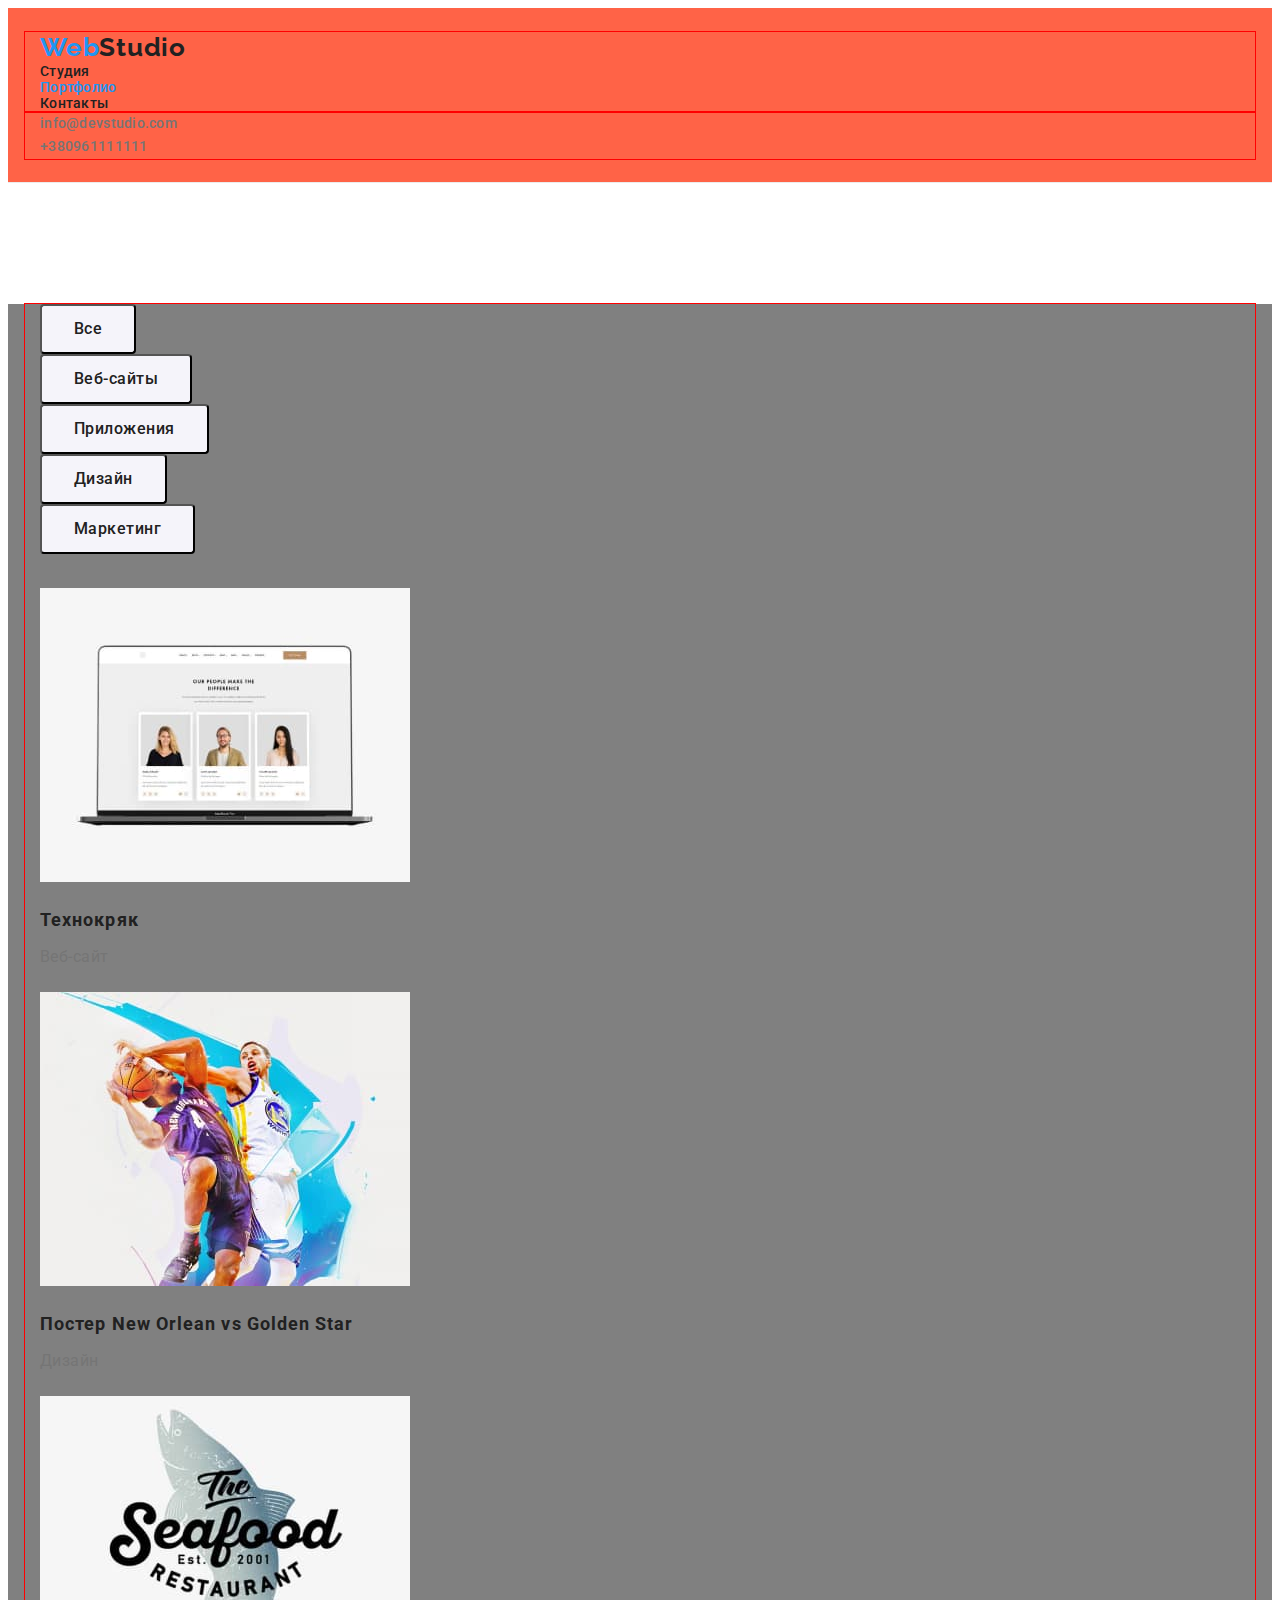
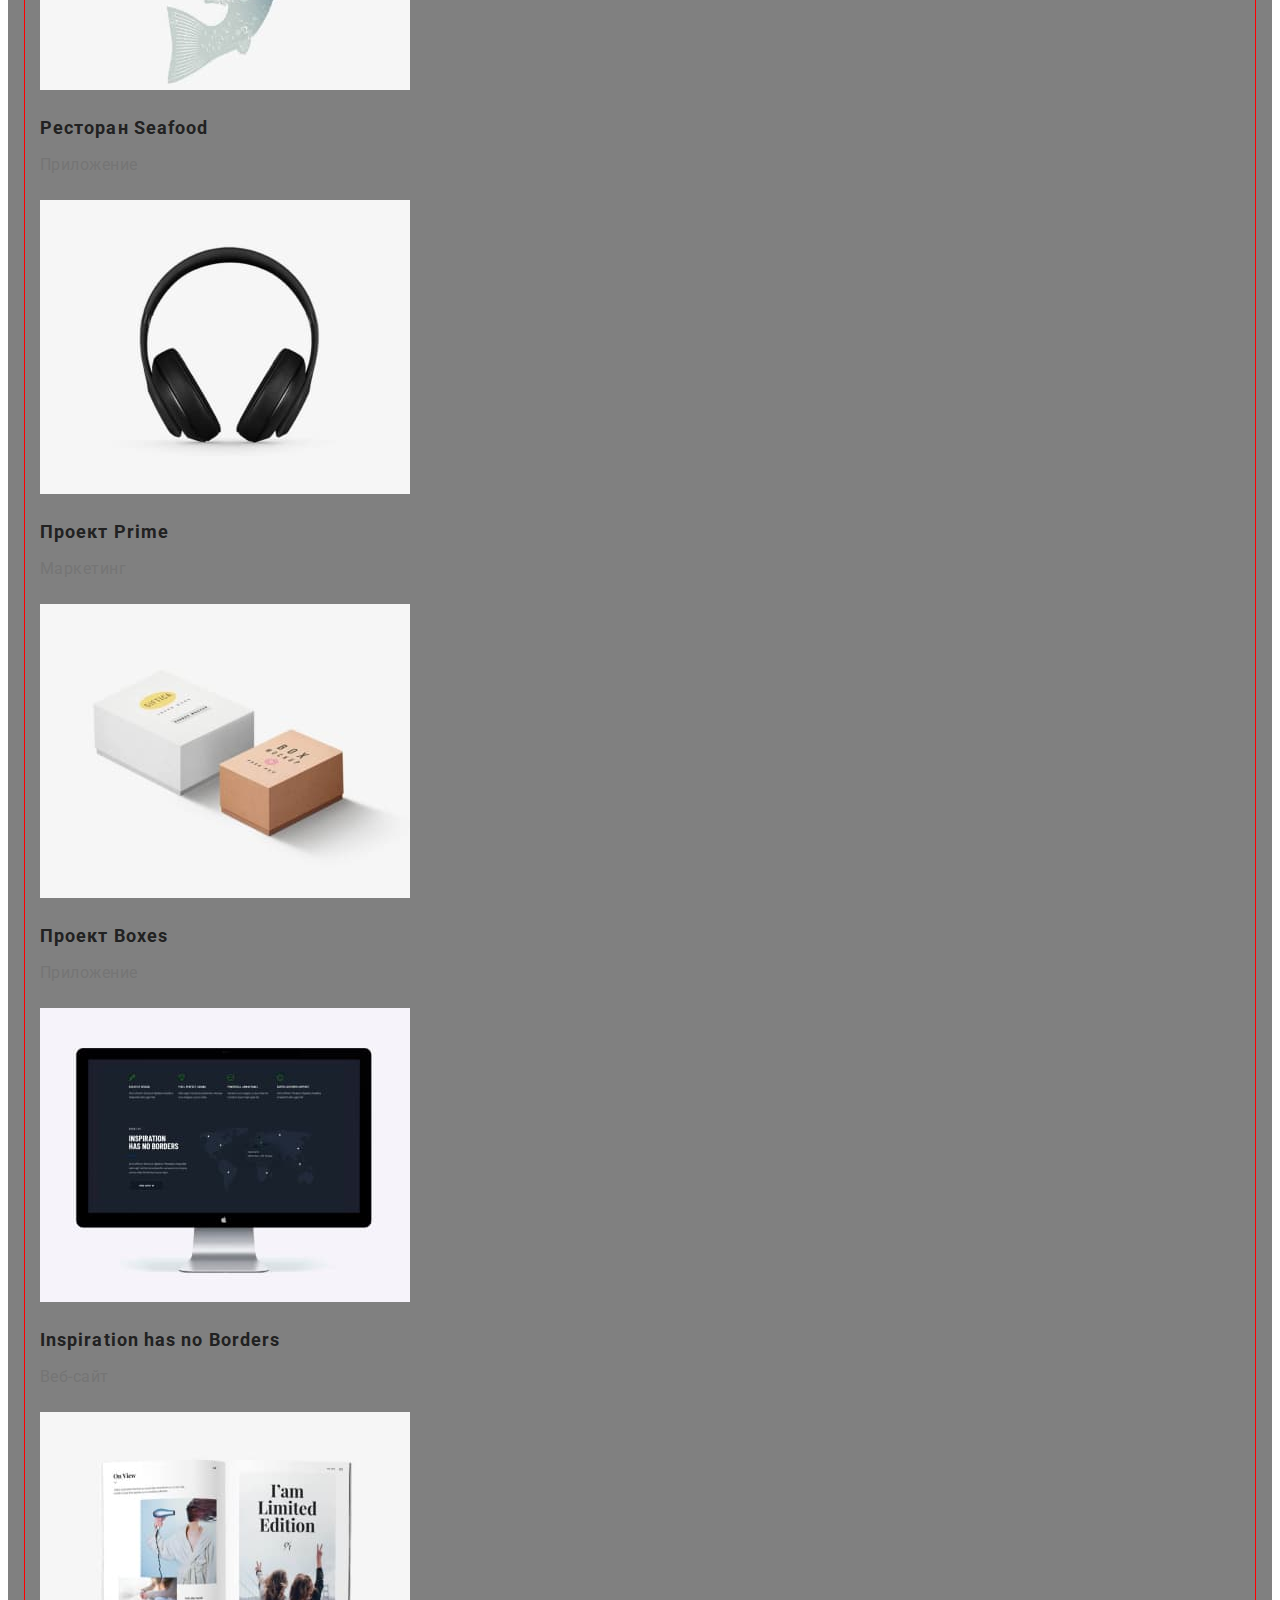
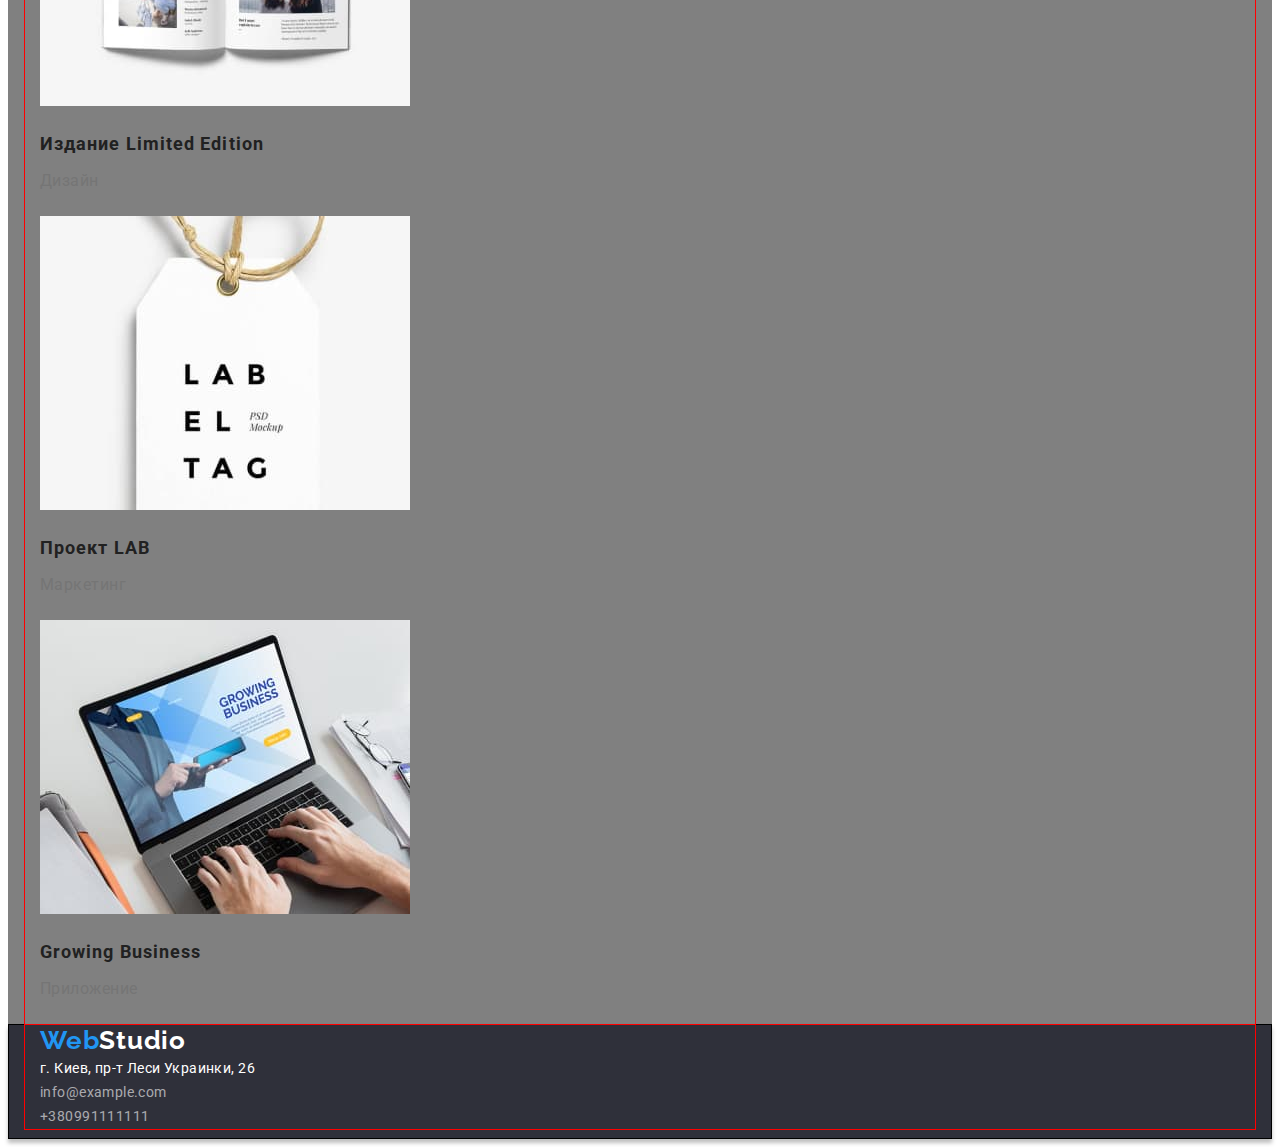
==== portfolio.html @ 7bd1ff9b "добавив марджіни і паддінги в портфоліо" ====
<!DOCTYPE html>
<html lang="en">
  <head>
    <meta charset="UTF-8" />
    <meta http-equiv="X-UA-Compatible" content="IE=edge" />
    <meta name="viewport" content="width=device-width, initial-scale=1.0" />
    <title>Document</title>
    <link rel="preconnect" href="https://fonts.googleapis.com" />
    <link rel="preconnect" href="https://fonts.gstatic.com" crossorigin />
    <link
      href="https://fonts.googleapis.com/css2?family=Raleway:wght@700&family=Roboto:wght@400;500;700;900&display=swap"
      rel="stylesheet"
    />
    <link
      rel="stylesheet"
      href="https://cdnjs.cloudflare.com/ajax/libs/modern-normalize/1.1.0/modern-normalize.min.css"
      integrity="sha512-wpPYUAdjBVSE4KJnH1VR1HeZfpl1ub8YT/NKx4PuQ5NmX2tKuGu6U/JRp5y+Y8XG2tV+wKQpNHVUX03MfMFn9Q=="
      crossorigin="anonymous"
      referrerpolicy="no-referrer"
    />
    <link rel="stylesheet" href="css/styles.css" />
  </head>
  <body>
    <header class="header hed-portfolio">
      <div class="container">
        <nav>
          <a href="" class="header-logo link"
            >Web<span class="studio">Studio</span>
          </a>
          <ul class="header-nav list">
            <li><a href="./index.html" class="st-link link">Студия</a></li>
            <li>
              <a href="./portfolio.html" class="pf-link current link"
                >Портфолио</a
              >
            </li>
            <li><a href="" class="kon-link link">Контакты</a></li>
          </ul>
        </nav>
      </div>
      <div class="container">
        <ul class="contact list">
          <li>
            <a href="mailto:info@devstudio.com" class="email link"
              >info@devstudio.com</a
            >
          </li>
          <li>
            <a href="tel:+380961111111" class="tel link">+380961111111</a>
          </li>
        </ul>
      </div>
    </header>
    <main>
      <section class="bgc-color-portfolio"> 
        <div class="container">
        <ul class="btn list">
          <li>
            <button type="button" class="btn-filter button-inline">Все</button>
          </li>
          <li>
            <button type="button" class="btn-filter button-inline">
              Веб-сайты
            </button>
          </li>
          <li>
            <button type="button" class="btn-filter button-inline">
              Приложения
            </button>
          </li>
          <li>
            <button type="button" class="btn-filter button-inline">
              Дизайн
            </button>
          </li>
          <li>
            <button type="button" class="btn-filter button-inline">
              Маркетинг
            </button>
          </li>
        </ul>
        <ul class="list">
          <li>
            <a href="" class="link">
              <img src="./img2/tehnokr.jpg" class="img-margin-p" alt="tehnokr" width="370" />
              <h2 class="name">Технокряк</h2>
              <p class="p">Веб-сайт</p></a
            >
          </li>
          <li>
            <a href="" class="link">
              <img
                src="./img2/new-orlean-vs-golden-star.jpg" class="img-margin-p"
                alt="new orlean"
                width="370"/>
              
              <h2 class="name">Постер New Orlean vs Golden Star</h2>
              <p class="p">Дизайн</p></a
            >
          </li>
          <li>
            <a href="" class="link">
              <img src="./img2/seafood.jpg" class="img-margin-p" alt="seafood" width="370" />
              <h2 class="name">Ресторан Seafood</h2>
              <p class="p">Приложение</p></a
            >
          </li>
          <li>
            <a href="" class="link">
              <img src="./img2/prime.jpg" class="img-margin-p" alt="prime" width="370" />
              <h2 class="name">Проект Prime</h2>
              <p class="p">Маркетинг</p></a
            >
          </li>
          <li>
            <a href="" class="link">
              <img src="./img2/boxes.jpg" class="img-margin-p" alt="boxes" width="370" />
              <h2 class="name">Проект Boxes</h2>
              <p class="p">Приложение</p></a
            >
          </li>
          <li>
            <a href="" class="link">
              <img
                src="./img2/inspiration-has-no-borders.jpg" class="img-margin-p"
                alt="inspiration"
                width="370"
              />
              <h2 class="name">Inspiration has no Borders</h2>
              <p class="p">Веб-сайт</p></a
            >
          </li>
          <li>
            <a href="" class="link">
              <img src="./img2/limited-edition.jpg" class="img-margin-p" alt="limited" width="370" />
              <h2 class="name">Издание Limited Edition</h2>
              <p class="p">Дизайн</p></a
            >
          </li>
          <li>
            <a href="" class="link">
              <img src="./img2/lab.jpg" class="img-margin-p" alt="lab" width="370" />
              <h2 class="name">Проект LAB</h2>
              <p class="p">Маркетинг</p></a
            >
          </li>
          <li>
            <a href="" class="link">
              <img
                src="./img2/growing-business.jpg" class="img-margin-p"
                alt="growing"
                width="370"
              />
              <h2 class="name">Growing Business</h2>
              <p class="p">Приложение</p></a
            >
          </li>
        </ul>
      </section>
    </div>
    </main>
    <footer class="footer">
      <div class="container">
      <a href="" class="footer-logo link"
        >Web<span class="studio-footer">Studio</span></a
      >
      <address class="address">
        г. Киев, пр-т Леси Украинки, 26
        <ul class="list">
          <li>
            <a href="mailto:info@example.com" class="email-footer link"
              >info@example.com</a
            >
          </li>
          <li>
            <a href="tel:+380991111111" class="tel-footer link"
              >+380991111111</a
            >
          </li>
        </ul>
      </address>
    </div>
    </footer>
  </body>
</html>
---- css/styles.css ----
:root {
  --primary-text-color: #757575; /*загальний текст*/
  --title-text-color: #212121; /*заголовки*/
  --acent-color: #2196f3; /*колір наведення*/
  --black-color: #000000; /*чорний*/
  --primary-bg-color: #ffffff; /*білий*/
  --footer-bgc-color: #2f303a; /*фон футера*/
  --btn-service-color: rgba(0, 0, 0, 0.25); /*кнопка заказать услугу*/
  --our-team-bgc-color: #f5f4fa; /*колір фону нашої команди*/
  --bgc--hoverfocus-btnservice-color: #188ce8; /*ховер,фокус кнопки заказать услугу*/
}
p,
h1,
h2,
h3,
h4,
h5,
h6 {
  margin: 0;
}
ul,
ol {
  padding-left: 0;
  margin: 0;
}
button {
  cursor: pointer;
}
img {
  display: block;
}
.container {
  width: 1200px;
  padding-left: 15px;
  padding-right: 15px;
  margin: 0 auto;
  outline: 1px solid red;
}

body {
  background-color: var(--primary-bg-color);
  color: var(--primary-text-color);
  font-family: "Roboto", Tahoma, sans-serif;
  font-size: 14px;
  line-height: 1.7;
  letter-spacing: 0.03em;
}

.link {
  text-decoration: none;
}
.list {
  list-style: none;
}
.section {
  padding-top: 94px;
  padding-bottom: 94px;
}
.button-inline {
  display: inline-block;
  border-radius: 4px;
  padding: 10px 32px;
  min-width: 73px;
}

/* --------------------------------------------HEADER */
.header {
  padding-top: 24px;
  padding-bottom: 23px;
  border-bottom: 1px solid #ececec;
  background-color: tomato; /*тимчасово*/
}
.header-logo {
  color: var(--acent-color);
  font-family: "Raleway";
  font-weight: 700;
  font-size: 26px;
  line-height: 1.19;
  letter-spacing: 0.03em;
}
.studio {
  color: var(--title-text-color);
}

.header-nav {
  font-weight: 500;
  font-size: 14px;
  line-height: 1.14;
  letter-spacing: 0.02em;
  color: var(--title-text-color);
}
.st-link,
.pf-link,
.kon-link {
  color: var(--title-text-color);
}

.st-link:hover,
.st-link:focus {
  color: var(--acent-color);
}
.pf-link:hover,
.pf-link:focus {
  color: var(--acent-color);
}
.kon-link:hover,
.kon-link:focus {
  color: var(--acent-color);
}
.header-nav .link.current {
  color: var(--acent-color);
}

.email {
  font-weight: 500;
  font-size: 14px;
  line-height: 1.14;
  letter-spacing: 0.02em;
  color: var(--primary-text-color);
}

.email:hover,
.email:focus {
  color: var(--acent-color);
}
.tel {
  font-weight: 500;
  font-size: 14px;
  line-height: 1.14;
  letter-spacing: 0.02em;
  color: var(--primary-text-color);
}
.tel:hover,
.tel:focus {
  color: var(--acent-color);
}

.button {
  background-color: var(--primary-bg-color);
}

/* --------------------------------------------------BUTTON */

.btn-filter {
  font-family: "Roboto";
  font-weight: 500;
  font-size: 16px;
  line-height: 1.62;
  letter-spacing: 0.03em;
  color: var(--title-text-color);
  background-color: var(--our-team-bgc-color);
  cursor: pointer;
}

.btn-filter:hover,
.btn-filter:focus {
  background-color: var(--acent-color);
  color: var(--primary-bg-color);
}
.btn {
  margin-bottom: 34px;
}

/* -------------------------------------------------------------ПОРТФОЛИО */
.hed-portfolio {
  margin-bottom: 121px;
}

.bcg-our-team {
  background-color: var(--our-team-bgc-color);
}
.name {
  font-weight: 700;
  font-size: 18px;
  line-height: 2;
  letter-spacing: 0.06em;
  color: var(--title-text-color);
  margin-bottom: 4px;
}
.p {
  font-size: 16px;
  line-height: 1.88;
  letter-spacing: 0.03em;
  color: var(--primary-text-color);
  padding-bottom: 20px;
}
.img-margin-p {
  margin-bottom: 20px;
}
.bgc-color-portfolio {
  background-color: gray; /*тимчасово*/
}

/* --------------СТУДИЯ-------------------------------------------------------------------------------------------------СТУДИЯ---------------------------------------- */
.business {
  background-color: var(--footer-bgc-color);
  padding-bottom: 200px;
  text-align: center;
}
.business {
  background-color: teal; /*тимчасово*/
  padding-top: 200px;
}
.work {
  background-color: rebeccapurple; /*тимчасово*/
}
.our-work {
  background-color: red; /*тимчасово*/
}
.bcg-our-team {
  background-color: gray; /*тимчасово*/
}

.business-text {
  font-weight: 900;
  font-size: 44px;
  line-height: 1.36;
  letter-spacing: 0.06em;
  text-transform: uppercase;
  color: var(--primary-bg-color);
  text-align: center;
  margin-bottom: 30px;
  width: 696px;
  margin-left: auto;
  margin-right: auto;
}

.btn-service {
  font-family: inherit;
  font-weight: 700;
  font-size: 16px;
  line-height: 1.88;
  border: 0px;
  letter-spacing: 0.06em;
  background-color: var(--acent-color);
  color: var(--primary-bg-color);
  cursor: pointer;
  min-width: 200px;
}
.btn-service:hover,
.btn-service:focus {
  background-color: var(--bgc--hoverfocus-btnservice-color);
}

.list-text {
  font-size: 14px;
  line-height: 1.14;
  letter-spacing: 0.03em;
  text-transform: uppercase;
  color: var(--title-text-color);
  margin-bottom: 10px;
}
.description-text {
  font-size: 14px;
  line-height: 1.71;
  letter-spacing: 0.03em;
  color: var(--primary-text-color);
}
.about-us {
  font-weight: 700;
  font-size: 36px;
  line-height: 1.16;
  text-align: center;
  letter-spacing: 0.03em;
  color: var(--title-text-color);
  margin-bottom: 50px;
}
.img-margin {
  margin-bottom: 30px;
}
.our-team {
  font-weight: 700;
  font-size: 36px;
  line-height: 1.16;
  text-align: center;
  letter-spacing: 0.03em;
  color: var(--title-text-color);
  margin-bottom: 50px;
}

.our-team-name {
  font-weight: 500;
  font-size: 16px;
  line-height: 1.18;
  letter-spacing: 0.03em;
  color: var(--title-text-color);
  margin-bottom: 10px;
}
.profession-text {
  font-size: 16px;
  line-height: 1.18;
  letter-spacing: 0.03em;
  color: var(--primary-text-color);
}

/* --------------------------------footer------------------- */
.studio-footer {
  color: var(--primary-bg-color);
}
.footer-logo {
  color: var(--acent-color);
  font-family: "Raleway";
  font-weight: 700;
  font-size: 26px;
  line-height: 1.19;
  letter-spacing: 0.03em;
  margin-bottom: 20px;
}

.address {
  font-family: "Roboto";
  font-style: normal;
  font-weight: 400;
  font-size: 14px;
  line-height: 1.71;
  letter-spacing: 0.03em;
  color: var(--primary-bg-color);
  margin-bottom: 9px;
}
.studio-footer {
  color: var(--primary-bg-color);
}
.address {
  font-size: 14px;
  line-height: 1.71;
  letter-spacing: 0.03em;
  color: var(--primary-bg-color);
}
.footer {
  background-color: var(--footer-bgc-color);
  border: 1px solid #000000;
  box-sizing: border-box;
  box-shadow: 0px 4px 4px rgba(0, 0, 0, 0.25);
}
.email-footer,
.tel-footer {
  font-family: "Roboto";
  font-size: 14px;
  line-height: 1.71;
  letter-spacing: 0.03em;
  color: rgba(255, 255, 255, 0.6);
}
.email-footer {
  margin-bottom: 9px;
}
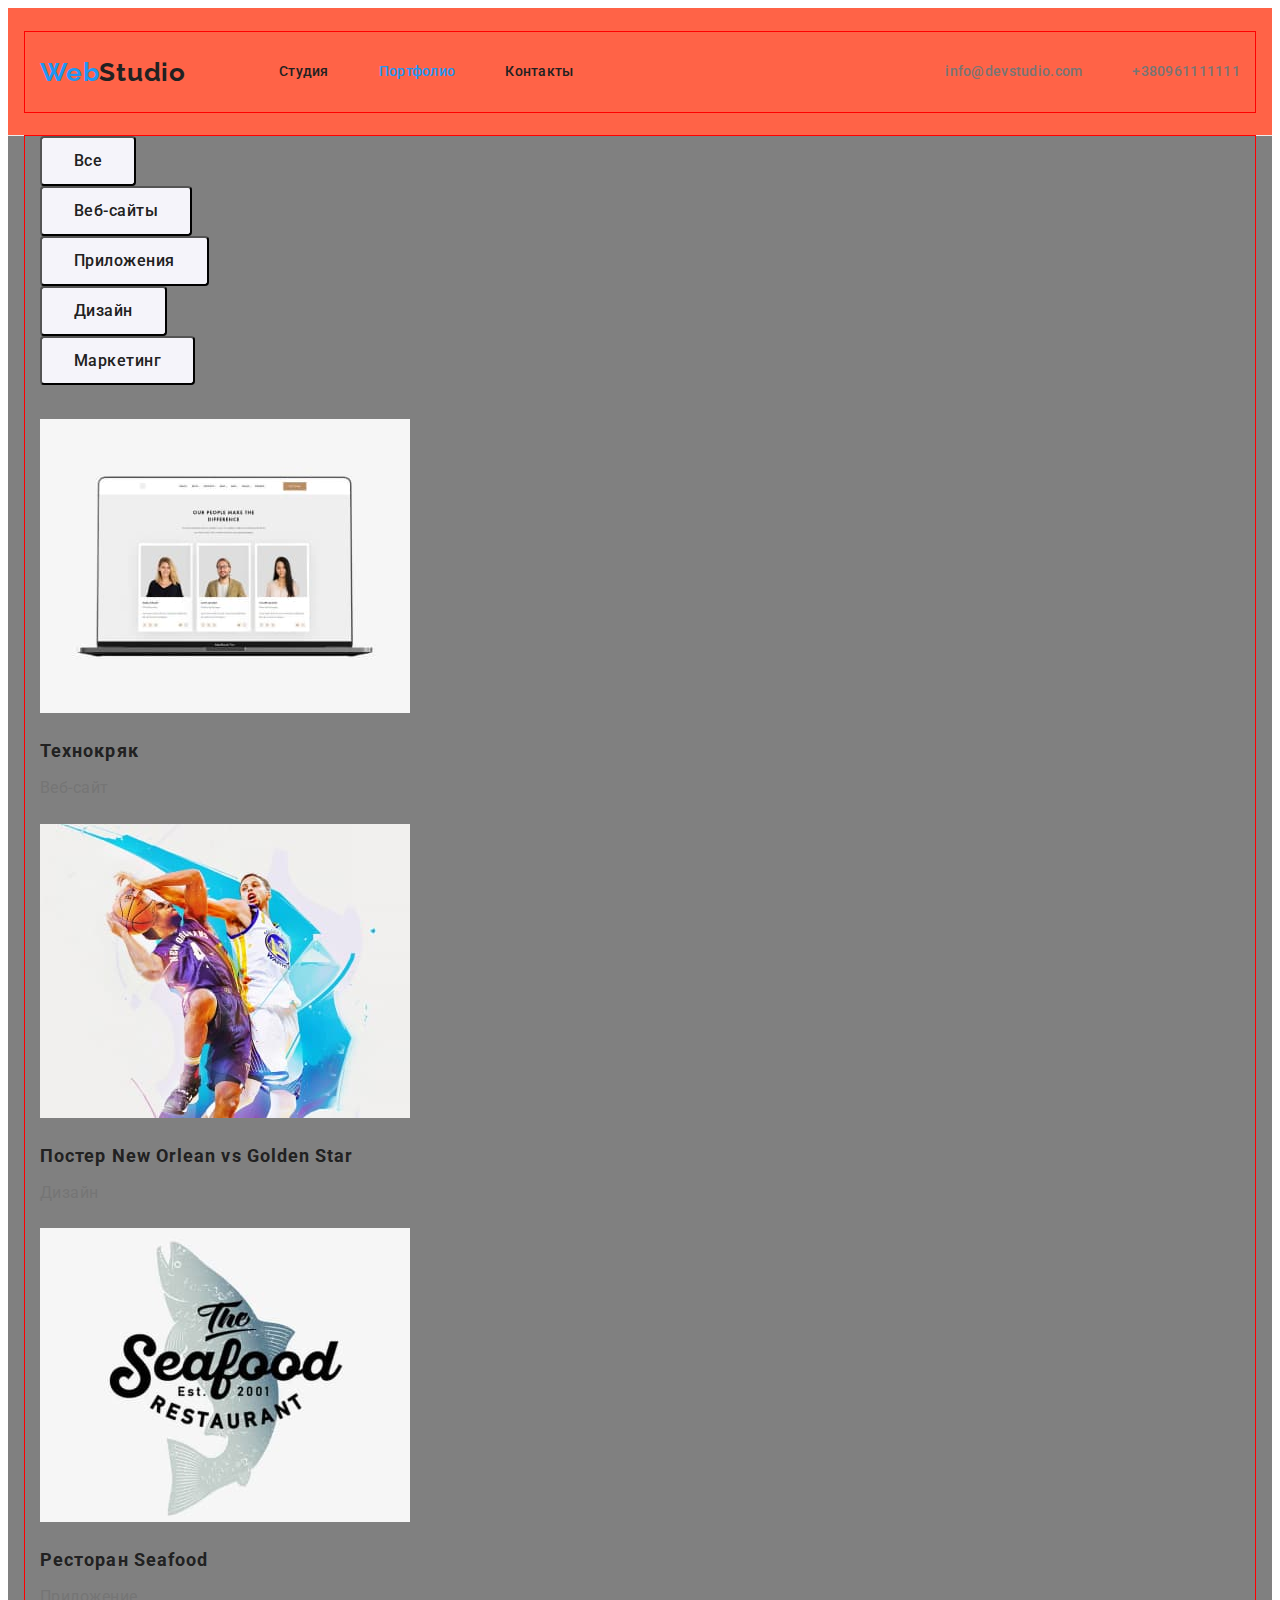
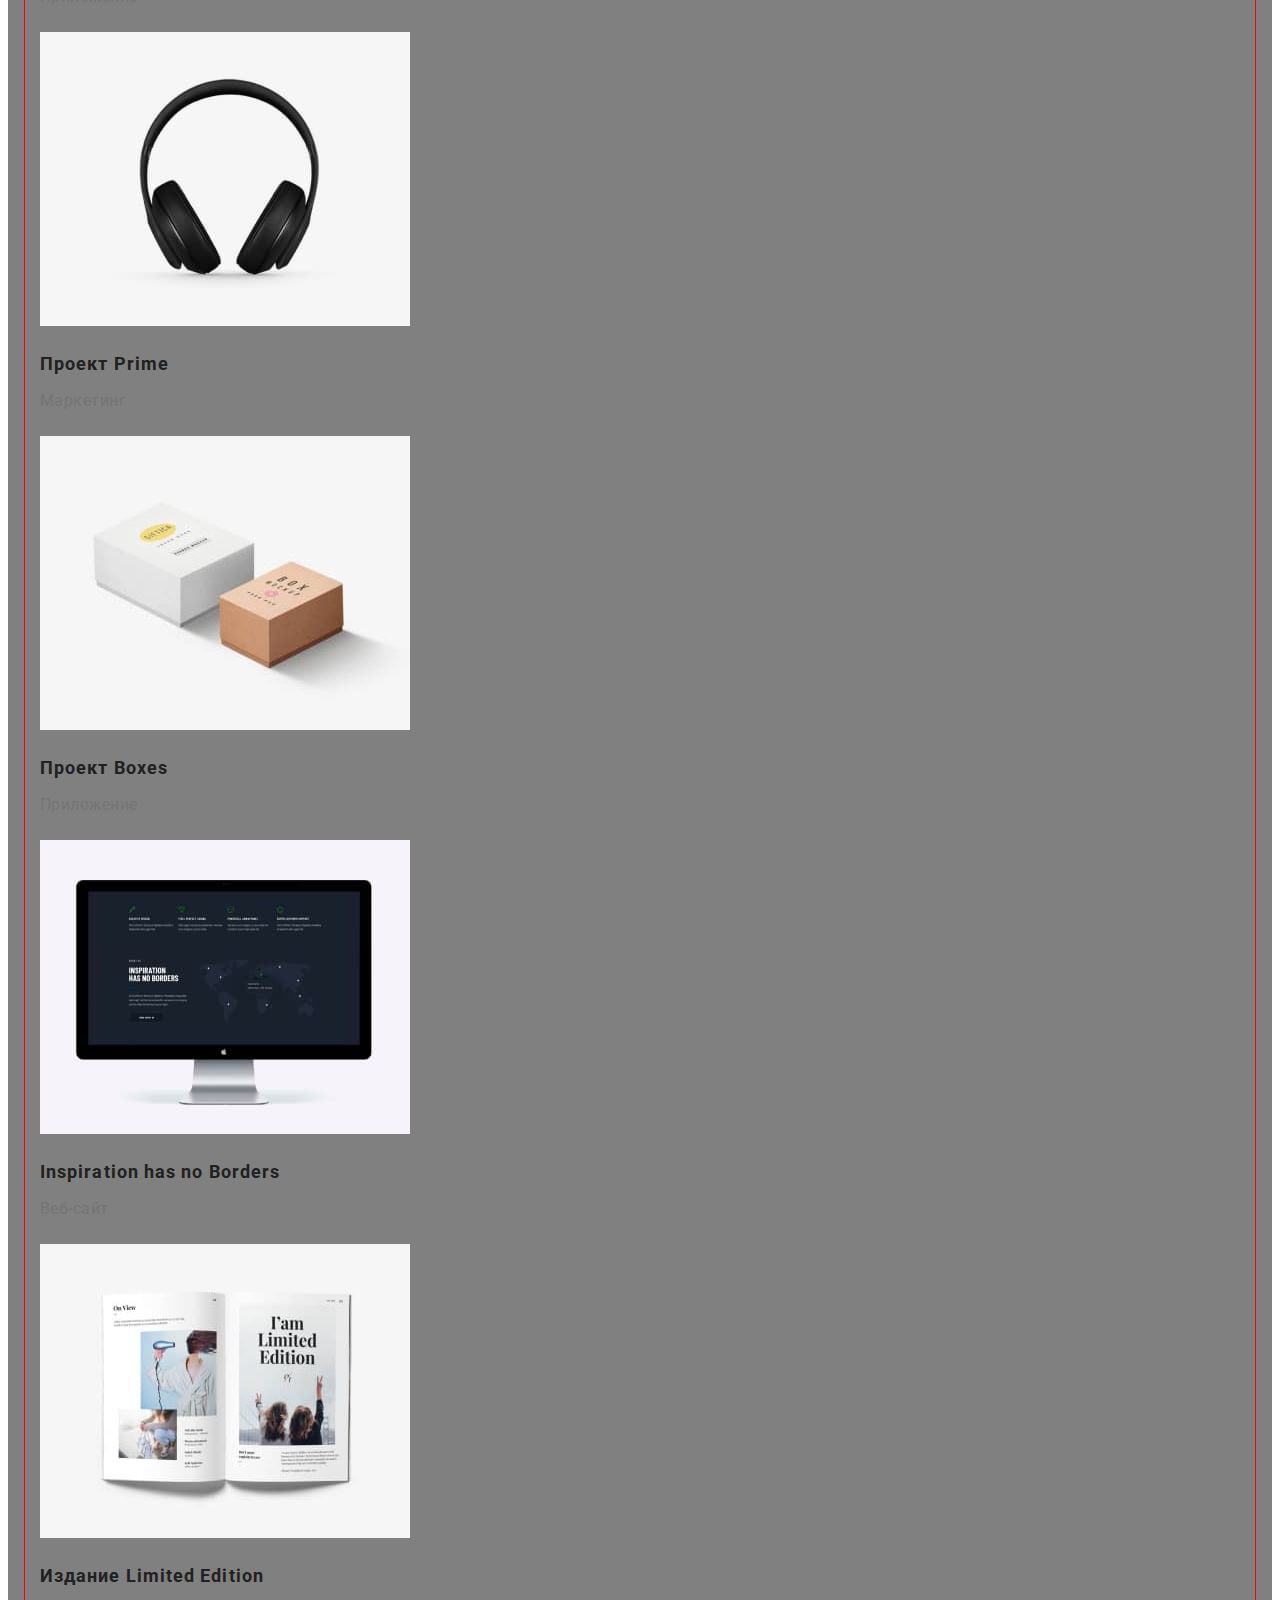
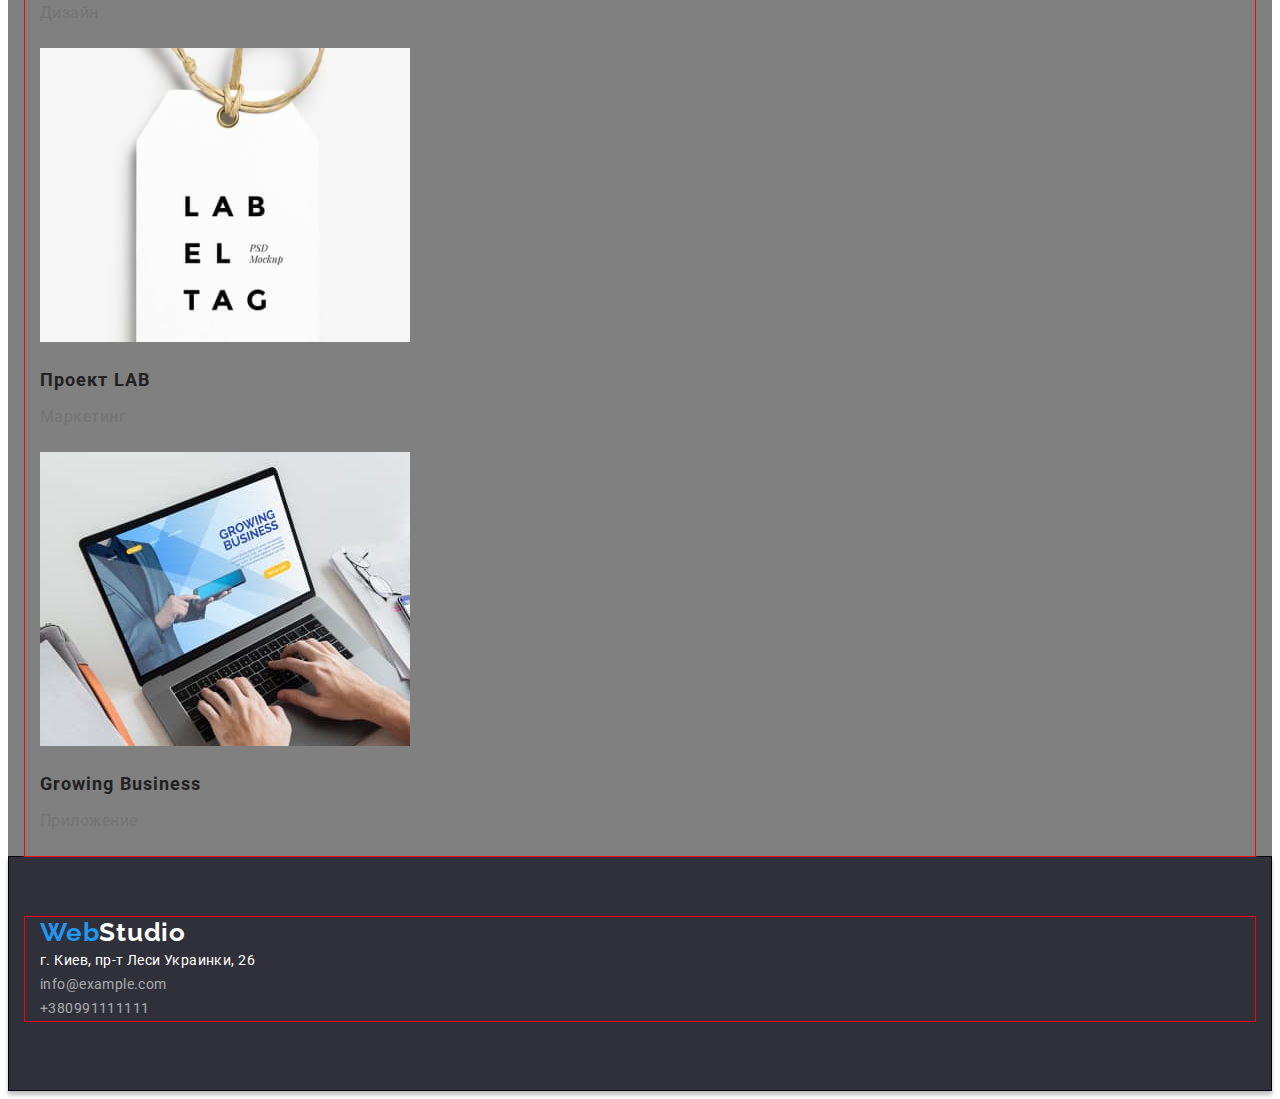
==== commit 124ec9d1: "оформив хедер+лого" ====
--- a/portfolio.html
+++ b/portfolio.html
@@ -23,34 +23,33 @@
   <body>
     <header class="header hed-portfolio">
       <div class="container">
-        <nav>
+        <nav class="main-nav">
           <a href="" class="header-logo link"
             >Web<span class="studio">Studio</span>
           </a>
           <ul class="header-nav list">
-            <li><a href="./index.html" class="st-link link">Студия</a></li>
-            <li>
+            <li class="item"><a href="./index.html" class="st-link link">Студия</a></li>
+            <li class="item">
               <a href="./portfolio.html" class="pf-link current link"
                 >Портфолио</a
               >
             </li>
-            <li><a href="" class="kon-link link">Контакты</a></li>
+            <li class="item"><a href="" class="kon-link link">Контакты</a></li>
           </ul>
-        </nav>
-      </div>
-      <div class="container">
-        <ul class="contact list">
-          <li>
-            <a href="mailto:info@devstudio.com" class="email link"
-              >info@devstudio.com</a
-            >
-          </li>
-          <li>
-            <a href="tel:+380961111111" class="tel link">+380961111111</a>
-          </li>
-        </ul>
-      </div>
-    </header>
+          <ul class="contact list">
+            <li class="item">
+              <a href="mailto:info@devstudio.com" class="email link"
+                >info@devstudio.com</a
+              >
+            </li>
+            <li class="item">
+              <a href="tel:+380961111111" class="tel link">+380961111111</a>
+            </li>
+          </ul>
+            </nav>
+          </div>
+      
+         </header>
     <main>
       <section class="bgc-color-portfolio"> 
         <div class="container">
--- a/css/styles.css
+++ b/css/styles.css
@@ -68,31 +68,52 @@
   padding-top: 24px;
   padding-bottom: 23px;
   border-bottom: 1px solid #ececec;
+
   background-color: tomato; /*тимчасово*/
 }
 .header-logo {
-  color: var(--acent-color);
   font-family: "Raleway";
   font-weight: 700;
   font-size: 26px;
   line-height: 1.19;
   letter-spacing: 0.03em;
+
+  color: var(--acent-color);
 }
 .studio {
   color: var(--title-text-color);
 }
 
 .header-nav {
+  display: flex;
+  margin-left: 93px;
+
   font-weight: 500;
   font-size: 14px;
   line-height: 1.14;
   letter-spacing: 0.02em;
-  color: var(--title-text-color);
-}
+
+  color: var(--title-text-color);
+}
+.header-nav .item {
+  padding-top: 32px;
+  padding-bottom: 32px;
+  align-items: center;
+}
+.header-nav .item + .item {
+  margin-left: 50px;
+}
+.main-nav  {
+display: flex;
+align-items: center;
+}
+
 .st-link,
 .pf-link,
 .kon-link {
-  color: var(--title-text-color);
+  
+ color: var(--title-text-color);
+ 
 }
 
 .st-link:hover,
@@ -110,12 +131,20 @@
 .header-nav .link.current {
   color: var(--acent-color);
 }
+.contact  {
+  display: flex;
+  margin-left: auto;
+}
+.contact .item+.item {
+  margin-left: 50px;
+}
 
 .email {
   font-weight: 500;
   font-size: 14px;
   line-height: 1.14;
   letter-spacing: 0.02em;
+
   color: var(--primary-text-color);
 }
 
@@ -128,6 +157,7 @@
   font-size: 14px;
   line-height: 1.14;
   letter-spacing: 0.02em;
+
   color: var(--primary-text-color);
 }
 .tel:hover,
@@ -147,9 +177,10 @@
   font-size: 16px;
   line-height: 1.62;
   letter-spacing: 0.03em;
+  cursor: pointer;
+
   color: var(--title-text-color);
   background-color: var(--our-team-bgc-color);
-  cursor: pointer;
 }
 
 .btn-filter:hover,
@@ -162,27 +193,28 @@
 }
 
 /* -------------------------------------------------------------ПОРТФОЛИО */
-.hed-portfolio {
-  margin-bottom: 121px;
-}
 
 .bcg-our-team {
   background-color: var(--our-team-bgc-color);
 }
 .name {
+  margin-bottom: 4px;
+
   font-weight: 700;
   font-size: 18px;
   line-height: 2;
   letter-spacing: 0.06em;
-  color: var(--title-text-color);
-  margin-bottom: 4px;
+
+  color: var(--title-text-color);
 }
 .p {
+  padding-bottom: 20px;
+
   font-size: 16px;
   line-height: 1.88;
   letter-spacing: 0.03em;
-  color: var(--primary-text-color);
-  padding-bottom: 20px;
+
+  color: var(--primary-text-color);
 }
 .img-margin-p {
   margin-bottom: 20px;
@@ -193,9 +225,10 @@
 
 /* --------------СТУДИЯ-------------------------------------------------------------------------------------------------СТУДИЯ---------------------------------------- */
 .business {
-  background-color: var(--footer-bgc-color);
   padding-bottom: 200px;
   text-align: center;
+
+  background-color: var(--footer-bgc-color);
 }
 .business {
   background-color: teal; /*тимчасово*/
@@ -212,17 +245,19 @@
 }
 
 .business-text {
+  margin-bottom: 30px;
+  margin-left: auto;
+  margin-right: auto;
+
+  width: 696px;
   font-weight: 900;
   font-size: 44px;
   line-height: 1.36;
   letter-spacing: 0.06em;
   text-transform: uppercase;
-  color: var(--primary-bg-color);
   text-align: center;
-  margin-bottom: 30px;
-  width: 696px;
-  margin-left: auto;
-  margin-right: auto;
+
+  color: var(--primary-bg-color);
 }
 
 .btn-service {
@@ -232,10 +267,11 @@
   line-height: 1.88;
   border: 0px;
   letter-spacing: 0.06em;
-  background-color: var(--acent-color);
-  color: var(--primary-bg-color);
   cursor: pointer;
   min-width: 200px;
+
+  background-color: var(--acent-color);
+  color: var(--primary-bg-color);
 }
 .btn-service:hover,
 .btn-service:focus {
@@ -243,53 +279,63 @@
 }
 
 .list-text {
+  margin-bottom: 10px;
+
   font-size: 14px;
   line-height: 1.14;
   letter-spacing: 0.03em;
   text-transform: uppercase;
-  color: var(--title-text-color);
-  margin-bottom: 10px;
+
+  color: var(--title-text-color);
 }
 .description-text {
   font-size: 14px;
   line-height: 1.71;
   letter-spacing: 0.03em;
+
   color: var(--primary-text-color);
 }
 .about-us {
+  margin-bottom: 50px;
+
   font-weight: 700;
   font-size: 36px;
   line-height: 1.16;
   text-align: center;
   letter-spacing: 0.03em;
-  color: var(--title-text-color);
-  margin-bottom: 50px;
+
+  color: var(--title-text-color);
 }
 .img-margin {
   margin-bottom: 30px;
 }
 .our-team {
+  margin-bottom: 50px;
+
   font-weight: 700;
   font-size: 36px;
   line-height: 1.16;
   text-align: center;
   letter-spacing: 0.03em;
-  color: var(--title-text-color);
-  margin-bottom: 50px;
+
+  color: var(--title-text-color);
 }
 
 .our-team-name {
+  margin-bottom: 10px;
+
   font-weight: 500;
   font-size: 16px;
   line-height: 1.18;
   letter-spacing: 0.03em;
-  color: var(--title-text-color);
-  margin-bottom: 10px;
+
+  color: var(--title-text-color);
 }
 .profession-text {
   font-size: 16px;
   line-height: 1.18;
   letter-spacing: 0.03em;
+
   color: var(--primary-text-color);
 }
 
@@ -298,24 +344,28 @@
   color: var(--primary-bg-color);
 }
 .footer-logo {
-  color: var(--acent-color);
+  margin-bottom: 20px;
+
   font-family: "Raleway";
   font-weight: 700;
   font-size: 26px;
   line-height: 1.19;
   letter-spacing: 0.03em;
-  margin-bottom: 20px;
+
+  color: var(--acent-color);
 }
 
 .address {
+  margin-bottom: 9px;
+
   font-family: "Roboto";
   font-style: normal;
   font-weight: 400;
   font-size: 14px;
   line-height: 1.71;
   letter-spacing: 0.03em;
-  color: var(--primary-bg-color);
-  margin-bottom: 9px;
+
+  color: var(--primary-bg-color);
 }
 .studio-footer {
   color: var(--primary-bg-color);
@@ -324,20 +374,27 @@
   font-size: 14px;
   line-height: 1.71;
   letter-spacing: 0.03em;
+
   color: var(--primary-bg-color);
 }
 .footer {
-  background-color: var(--footer-bgc-color);
+  padding-top: 60px;
+  padding-bottom: 60px;
+
   border: 1px solid #000000;
   box-sizing: border-box;
   box-shadow: 0px 4px 4px rgba(0, 0, 0, 0.25);
-}
+
+  background-color: var(--footer-bgc-color);
+}
+
 .email-footer,
 .tel-footer {
   font-family: "Roboto";
   font-size: 14px;
   line-height: 1.71;
   letter-spacing: 0.03em;
+
   color: rgba(255, 255, 255, 0.6);
 }
 .email-footer {
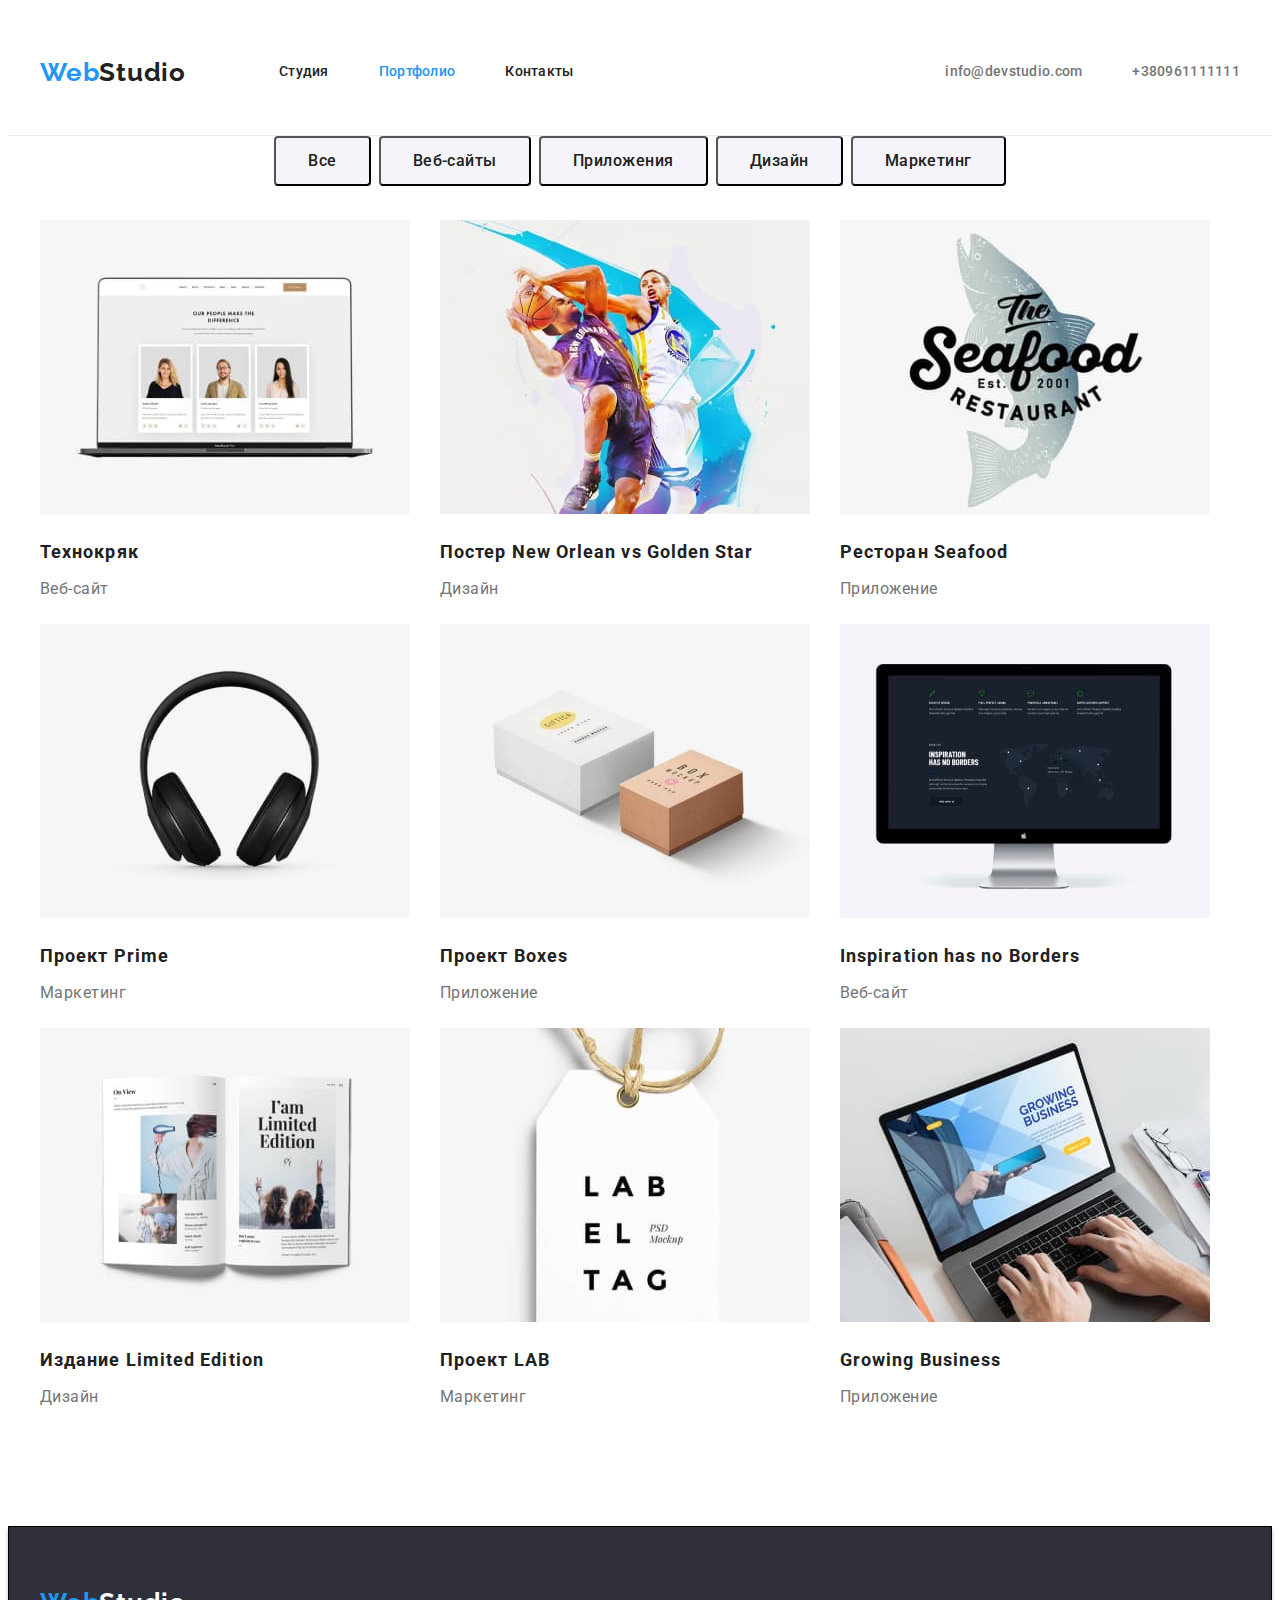
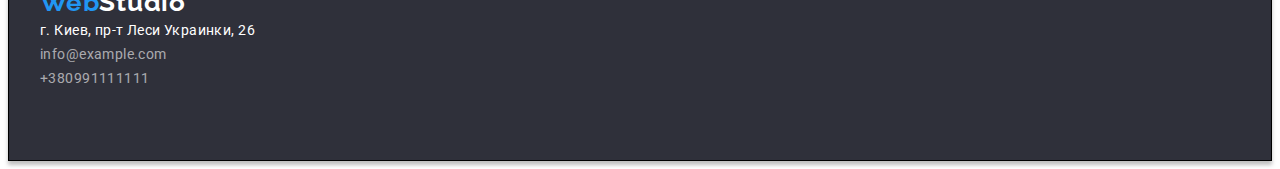
==== commit 6f41297d: "попередньо зробив студіо+портфоліо" ====
--- a/portfolio.html
+++ b/portfolio.html
@@ -50,43 +50,44 @@
           </div>
       
          </header>
+
     <main>
-      <section class="bgc-color-portfolio"> 
+      <section class="button-section"> 
         <div class="container">
         <ul class="btn list">
-          <li>
+          <li class="btn-li">
             <button type="button" class="btn-filter button-inline">Все</button>
           </li>
-          <li>
+          <li class="btn-li">
             <button type="button" class="btn-filter button-inline">
               Веб-сайты
             </button>
           </li>
-          <li>
+          <li class="btn-li">
             <button type="button" class="btn-filter button-inline">
               Приложения
             </button>
           </li>
-          <li>
+          <li class="btn-li">
             <button type="button" class="btn-filter button-inline">
               Дизайн
             </button>
           </li>
-          <li>
+          <li class="btn-li">
             <button type="button" class="btn-filter button-inline">
               Маркетинг
             </button>
           </li>
         </ul>
-        <ul class="list">
-          <li>
+        <ul class="portfolio list">
+          <li class="items">
             <a href="" class="link">
               <img src="./img2/tehnokr.jpg" class="img-margin-p" alt="tehnokr" width="370" />
               <h2 class="name">Технокряк</h2>
               <p class="p">Веб-сайт</p></a
             >
           </li>
-          <li>
+          <li class="items">
             <a href="" class="link">
               <img
                 src="./img2/new-orlean-vs-golden-star.jpg" class="img-margin-p"
@@ -97,28 +98,28 @@
               <p class="p">Дизайн</p></a
             >
           </li>
-          <li>
+          <li class="items">
             <a href="" class="link">
               <img src="./img2/seafood.jpg" class="img-margin-p" alt="seafood" width="370" />
               <h2 class="name">Ресторан Seafood</h2>
               <p class="p">Приложение</p></a
             >
           </li>
-          <li>
+          <li class="items">
             <a href="" class="link">
               <img src="./img2/prime.jpg" class="img-margin-p" alt="prime" width="370" />
               <h2 class="name">Проект Prime</h2>
               <p class="p">Маркетинг</p></a
             >
           </li>
-          <li>
+          <li class="items">
             <a href="" class="link">
               <img src="./img2/boxes.jpg" class="img-margin-p" alt="boxes" width="370" />
               <h2 class="name">Проект Boxes</h2>
               <p class="p">Приложение</p></a
             >
           </li>
-          <li>
+          <li class="items">
             <a href="" class="link">
               <img
                 src="./img2/inspiration-has-no-borders.jpg" class="img-margin-p"
@@ -129,21 +130,21 @@
               <p class="p">Веб-сайт</p></a
             >
           </li>
-          <li>
+          <li class="items">
             <a href="" class="link">
               <img src="./img2/limited-edition.jpg" class="img-margin-p" alt="limited" width="370" />
               <h2 class="name">Издание Limited Edition</h2>
               <p class="p">Дизайн</p></a
             >
           </li>
-          <li>
+          <li class="items">
             <a href="" class="link">
               <img src="./img2/lab.jpg" class="img-margin-p" alt="lab" width="370" />
               <h2 class="name">Проект LAB</h2>
               <p class="p">Маркетинг</p></a
             >
           </li>
-          <li>
+          <li class="items">
             <a href="" class="link">
               <img
                 src="./img2/growing-business.jpg" class="img-margin-p"
@@ -158,6 +159,7 @@
       </section>
     </div>
     </main>
+
     <footer class="footer">
       <div class="container">
       <a href="" class="footer-logo link"
--- a/css/styles.css
+++ b/css/styles.css
@@ -34,7 +34,7 @@
   padding-left: 15px;
   padding-right: 15px;
   margin: 0 auto;
-  outline: 1px solid red;
+  /* outline: 1px solid red; */
 }
 
 body {
@@ -60,7 +60,7 @@
   display: inline-block;
   border-radius: 4px;
   padding: 10px 32px;
-  min-width: 73px;
+
 }
 
 /* --------------------------------------------HEADER */
@@ -69,7 +69,7 @@
   padding-bottom: 23px;
   border-bottom: 1px solid #ececec;
 
-  background-color: tomato; /*тимчасово*/
+  /* background-color: tomato; тимчасово */
 }
 .header-logo {
   font-family: "Raleway";
@@ -103,17 +103,15 @@
 .header-nav .item + .item {
   margin-left: 50px;
 }
-.main-nav  {
-display: flex;
-align-items: center;
+.main-nav {
+  display: flex;
+  align-items: center;
 }
 
 .st-link,
 .pf-link,
 .kon-link {
-  
- color: var(--title-text-color);
- 
+  color: var(--title-text-color);
 }
 
 .st-link:hover,
@@ -131,11 +129,11 @@
 .header-nav .link.current {
   color: var(--acent-color);
 }
-.contact  {
+.contact {
   display: flex;
   margin-left: auto;
 }
-.contact .item+.item {
+.contact .item + .item {
   margin-left: 50px;
 }
 
@@ -189,14 +187,35 @@
   color: var(--primary-bg-color);
 }
 .btn {
-  margin-bottom: 34px;
-}
+  display: flex;
+  justify-content: center;
+  margin-bottom: 34px;.
+  
+}
+.button-section .btn-li+.btn-li {
+  margin-left: 8px;
+}
+
 
 /* -------------------------------------------------------------ПОРТФОЛИО */
 
-.bcg-our-team {
-  background-color: var(--our-team-bgc-color);
-}
+.portfolio {
+  display: flex;
+  flex-wrap: wrap;
+}
+.portfolio .items {
+  margin-right: 30px;
+  
+}
+.portfolio .items:nth-child(3n) {
+  margin-right: 0px;
+} .portfolio {
+  padding-bottom: 94px;
+}
+  
+
+
+
 .name {
   margin-bottom: 4px;
 
@@ -219,9 +238,7 @@
 .img-margin-p {
   margin-bottom: 20px;
 }
-.bgc-color-portfolio {
-  background-color: gray; /*тимчасово*/
-}
+
 
 /* --------------СТУДИЯ-------------------------------------------------------------------------------------------------СТУДИЯ---------------------------------------- */
 .business {
@@ -231,18 +248,18 @@
   background-color: var(--footer-bgc-color);
 }
 .business {
-  background-color: teal; /*тимчасово*/
+  /* background-color: teal; тимчасово */
   padding-top: 200px;
 }
-.work {
-  background-color: rebeccapurple; /*тимчасово*/
+/* .work {
+  background-color: rebeccapurple; тимчасово
 }
 .our-work {
-  background-color: red; /*тимчасово*/
+  background-color: red; тимчасово
 }
 .bcg-our-team {
-  background-color: gray; /*тимчасово*/
-}
+  background-color: gray; тимчасово
+} */
 
 .business-text {
   margin-bottom: 30px;
@@ -277,6 +294,16 @@
 .btn-service:focus {
   background-color: var(--bgc--hoverfocus-btnservice-color);
 }
+.work {
+  display: flex;
+  
+}
+.work .item + .item {
+  margin-left: 30px;
+}
+.work .item:last-child {
+  margin-right: 0;
+}
 
 .list-text {
   margin-bottom: 10px;
@@ -294,6 +321,16 @@
   letter-spacing: 0.03em;
 
   color: var(--primary-text-color);
+}
+.list-text .description-text {
+  width: 270px;
+}
+.our-work-list .link {
+  display: flex;
+  padding-bottom: 94px;
+}
+.our-work-list .list + .list {
+  margin-left: 30px;
 }
 .about-us {
   margin-bottom: 50px;
@@ -320,6 +357,12 @@
 
   color: var(--title-text-color);
 }
+.team .link {
+  display: flex;
+}
+.link .list {
+  margin-bottom: 30px;
+}
 
 .our-team-name {
   margin-bottom: 10px;
@@ -331,7 +374,16 @@
 
   color: var(--title-text-color);
 }
+.bcg-our-team {
+  background-color: var(--our-team-bgc-color);
+}
+
+.link .list + .list {
+  margin-left: 30px;
+}
 .profession-text {
+  padding-bottom: 30px;
+
   font-size: 16px;
   line-height: 1.18;
   letter-spacing: 0.03em;
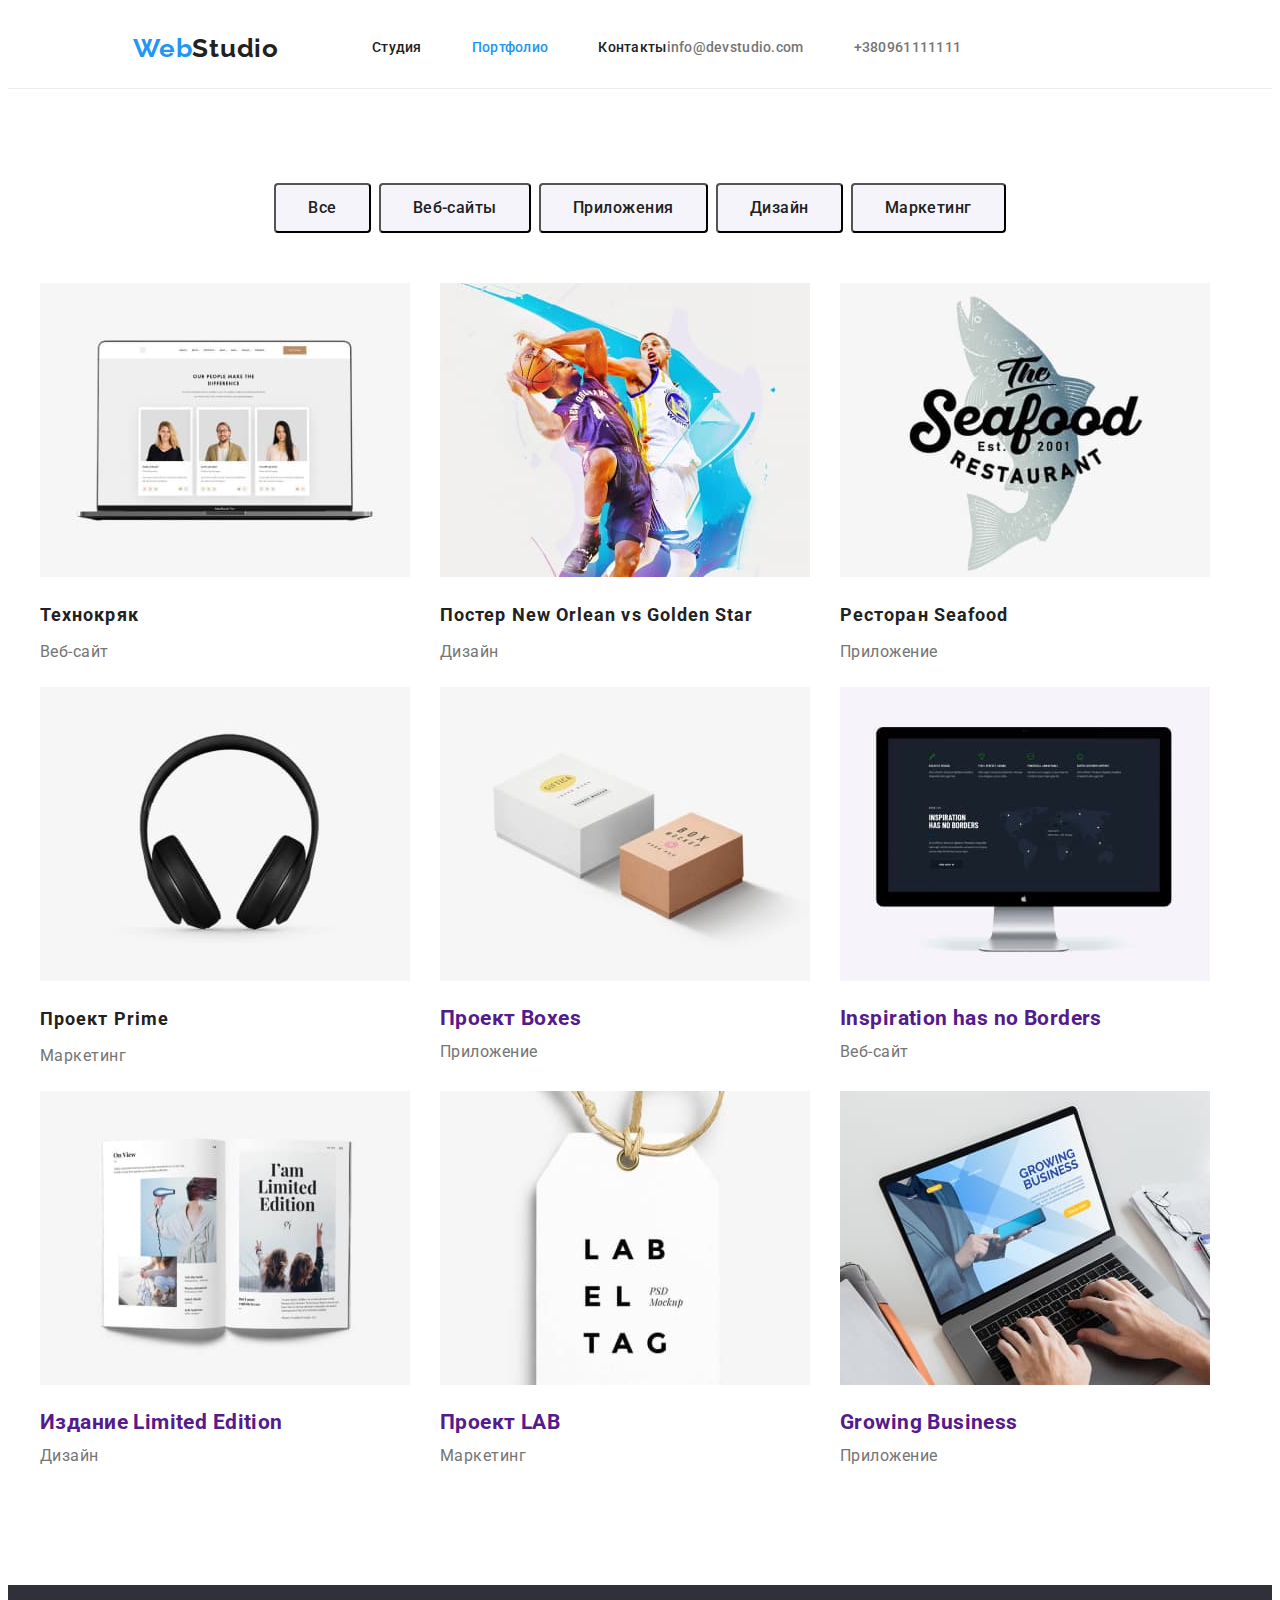
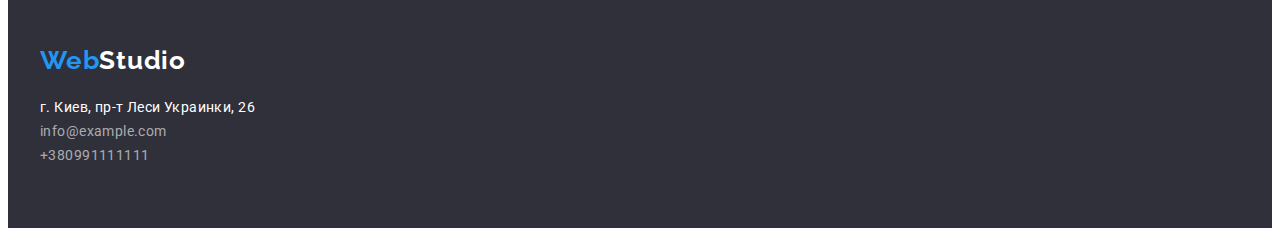
==== commit d7b15661: "16.04" ====
--- a/portfolio.html
+++ b/portfolio.html
@@ -83,9 +83,11 @@
           <li class="items">
             <a href="" class="link">
               <img src="./img2/tehnokr.jpg" class="img-margin-p" alt="tehnokr" width="370" />
-              <h2 class="name">Технокряк</h2>
-              <p class="p">Веб-сайт</p></a
-            >
+               </a>
+               <div class="cards">
+                <h2 class="name">Технокряк</h2>
+                <p class="p">Веб-сайт</p>
+               </div>
           </li>
           <li class="items">
             <a href="" class="link">
@@ -94,23 +96,29 @@
                 alt="new orlean"
                 width="370"/>
               
-              <h2 class="name">Постер New Orlean vs Golden Star</h2>
-              <p class="p">Дизайн</p></a
-            >
+               </a>
+               <div class="cards">
+                <h2 class="name">Постер New Orlean vs Golden Star</h2>
+                <p class="p">Дизайн</p >
+               </div>
           </li>
           <li class="items">
             <a href="" class="link">
               <img src="./img2/seafood.jpg" class="img-margin-p" alt="seafood" width="370" />
-              <h2 class="name">Ресторан Seafood</h2>
-              <p class="p">Приложение</p></a
-            >
+               </a>
+               <div class="cards">
+                <h2 class="name">Ресторан Seafood</h2>
+                <p class="p">Приложение</p>
+               </div>
           </li>
           <li class="items">
             <a href="" class="link">
               <img src="./img2/prime.jpg" class="img-margin-p" alt="prime" width="370" />
-              <h2 class="name">Проект Prime</h2>
-              <p class="p">Маркетинг</p></a
-            >
+               </a>
+               <div class="cards">
+                <h2 class="name">Проект Prime</h2>
+                <p class="p">Маркетинг</p>
+               </div>
           </li>
           <li class="items">
             <a href="" class="link">
--- a/css/styles.css
+++ b/css/styles.css
@@ -34,7 +34,6 @@
   padding-left: 15px;
   padding-right: 15px;
   margin: 0 auto;
-  /* outline: 1px solid red; */
 }
 
 body {
@@ -60,16 +59,15 @@
   display: inline-block;
   border-radius: 4px;
   padding: 10px 32px;
-
 }
 
 /* --------------------------------------------HEADER */
 .header {
-  padding-top: 24px;
-  padding-bottom: 23px;
   border-bottom: 1px solid #ececec;
-
-  /* background-color: tomato; тимчасово */
+}
+.header .container {
+  display: flex;
+  align-items: center;
 }
 .header-logo {
   font-family: "Raleway";
@@ -80,24 +78,18 @@
 
   color: var(--acent-color);
 }
+
 .studio {
   color: var(--title-text-color);
 }
 
 .header-nav {
   display: flex;
+  align-items: center;
   margin-left: 93px;
-
-  font-weight: 500;
-  font-size: 14px;
-  line-height: 1.14;
-  letter-spacing: 0.02em;
-
   color: var(--title-text-color);
 }
 .header-nav .item {
-  padding-top: 32px;
-  padding-bottom: 32px;
   align-items: center;
 }
 .header-nav .item + .item {
@@ -106,12 +98,29 @@
 .main-nav {
   display: flex;
   align-items: center;
+  margin-left: 93px;
 }
 
 .st-link,
 .pf-link,
 .kon-link {
-  color: var(--title-text-color);
+  display: block;
+
+  font-weight: 500;
+  font-size: 14px;
+  line-height: 1.14;
+  letter-spacing: 0.02em;
+
+  color: var(--title-text-color);
+}
+.a {
+  display: block;
+}
+.st-link,
+.pf-link,
+.kon-link {
+  padding-top: 32px;
+  padding-bottom: 32px;
 }
 
 .st-link:hover,
@@ -130,8 +139,18 @@
   color: var(--acent-color);
 }
 .contact {
+  display: block;
+
+  font-weight: 500;
+  font-size: 14px;
+  line-height: 1.14;
+  letter-spacing: 0.02em;
   display: flex;
   margin-left: auto;
+}
+
+.header-contact {
+  display: flex;
 }
 .contact .item + .item {
   margin-left: 50px;
@@ -146,29 +165,37 @@
   color: var(--primary-text-color);
 }
 
+.tel {
+  font-weight: 500;
+  font-size: 14px;
+  line-height: 1.14;
+  letter-spacing: 0.02em;
+
+  color: var(--primary-text-color);
+}
+.email .tel {
+  padding-top: 32px;
+  padding-bottom: 32px;
+}
+
+.tel:hover,
+.tel:focus {
+  color: var(--acent-color);
+}
 .email:hover,
 .email:focus {
   color: var(--acent-color);
 }
-.tel {
-  font-weight: 500;
-  font-size: 14px;
-  line-height: 1.14;
-  letter-spacing: 0.02em;
-
-  color: var(--primary-text-color);
-}
-.tel:hover,
-.tel:focus {
-  color: var(--acent-color);
-}
-
+
+/* --------------------------------------------------BUTTON */
 .button {
   background-color: var(--primary-bg-color);
 }
 
-/* --------------------------------------------------BUTTON */
-
+.button-section {
+  padding-top: 94px;
+  padding-bottom: 94px;
+}
 .btn-filter {
   font-family: "Roboto";
   font-weight: 500;
@@ -189,15 +216,16 @@
 .btn {
   display: flex;
   justify-content: center;
-  margin-bottom: 34px;.
+  margin-bottom: 50px;
+}
+
+.button-section .btn-li + .btn-li {
+  margin-left: 8px;
   
 }
-.button-section .btn-li+.btn-li {
-  margin-left: 8px;
-}
-
 
 /* -------------------------------------------------------------ПОРТФОЛИО */
+
 
 .portfolio {
   display: flex;
@@ -205,15 +233,11 @@
 }
 .portfolio .items {
   margin-right: 30px;
-  
 }
 .portfolio .items:nth-child(3n) {
   margin-right: 0px;
-} .portfolio {
-  padding-bottom: 94px;
-}
-  
-
+}
+.cards 
 
 
 .name {
@@ -239,34 +263,21 @@
   margin-bottom: 20px;
 }
 
-
 /* --------------СТУДИЯ-------------------------------------------------------------------------------------------------СТУДИЯ---------------------------------------- */
 .business {
   padding-bottom: 200px;
+  padding-top: 200px;
   text-align: center;
 
   background-color: var(--footer-bgc-color);
 }
-.business {
-  /* background-color: teal; тимчасово */
-  padding-top: 200px;
-}
-/* .work {
-  background-color: rebeccapurple; тимчасово
-}
-.our-work {
-  background-color: red; тимчасово
-}
-.bcg-our-team {
-  background-color: gray; тимчасово
-} */
 
 .business-text {
   margin-bottom: 30px;
   margin-left: auto;
   margin-right: auto;
 
-  width: 696px;
+  max-width: 696px;
   font-weight: 900;
   font-size: 44px;
   line-height: 1.36;
@@ -296,13 +307,16 @@
 }
 .work {
   display: flex;
-  
-}
-.work .item + .item {
+  margin: 0 auto;
+}
+.li-item + .item {
   margin-left: 30px;
 }
-.work .item:last-child {
+.li-item:last-child {
   margin-right: 0;
+}
+.li-item {
+  width: 270px;
 }
 
 .list-text {
@@ -325,9 +339,11 @@
 .list-text .description-text {
   width: 270px;
 }
+.our-work {
+  padding-bottom: 94px;
+}
 .our-work-list .link {
   display: flex;
-  padding-bottom: 94px;
 }
 .our-work-list .list + .list {
   margin-left: 30px;
@@ -357,11 +373,9 @@
 
   color: var(--title-text-color);
 }
+
 .team .link {
   display: flex;
-}
-.link .list {
-  margin-bottom: 30px;
 }
 
 .our-team-name {
@@ -396,6 +410,7 @@
   color: var(--primary-bg-color);
 }
 .footer-logo {
+  display: block;
   margin-bottom: 20px;
 
   font-family: "Raleway";
@@ -408,7 +423,7 @@
 }
 
 .address {
-  margin-bottom: 9px;
+  
 
   font-family: "Roboto";
   font-style: normal;
@@ -433,9 +448,6 @@
   padding-top: 60px;
   padding-bottom: 60px;
 
-  border: 1px solid #000000;
-  box-sizing: border-box;
-  box-shadow: 0px 4px 4px rgba(0, 0, 0, 0.25);
 
   background-color: var(--footer-bgc-color);
 }
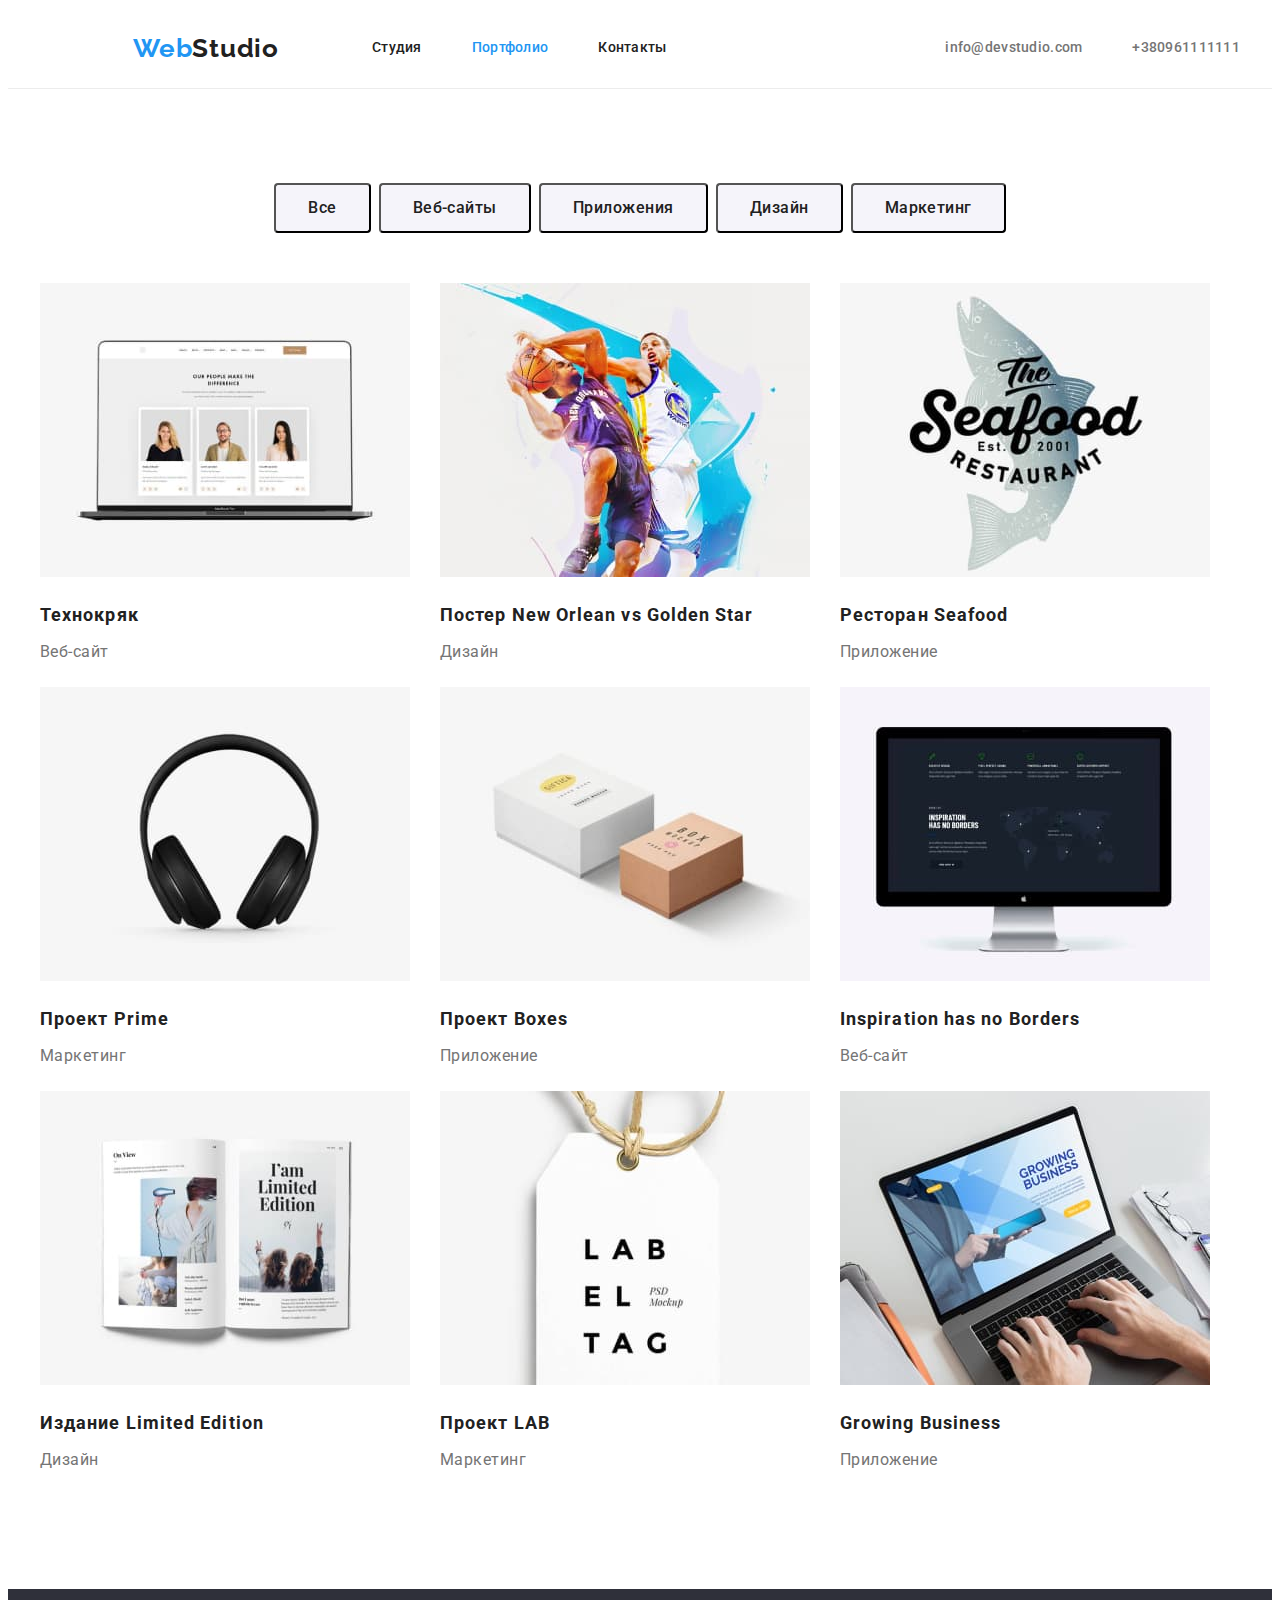
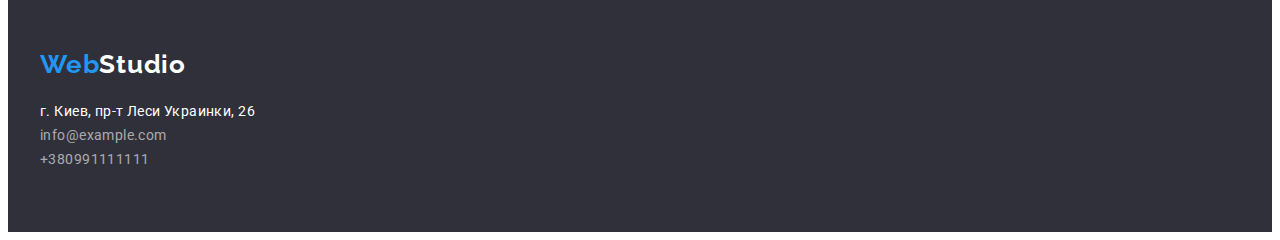
==== commit add5e679: "виправив хедер 16,04" ====
--- a/portfolio.html
+++ b/portfolio.html
@@ -36,18 +36,23 @@
             </li>
             <li class="item"><a href="" class="kon-link link">Контакты</a></li>
           </ul>
-          <ul class="contact list">
-            <li class="item">
-              <a href="mailto:info@devstudio.com" class="email link"
-                >info@devstudio.com</a
-              >
-            </li>
-            <li class="item">
-              <a href="tel:+380961111111" class="tel link">+380961111111</a>
-            </li>
-          </ul>
+         
             </nav>
+          
+            <div class="header-contact">
+              <ul class="contact list">
+                <li class="item">
+                  <a href="mailto:info@devstudio.com" class="email link"
+                    >info@devstudio.com</a
+                  >
+                </li>
+                <li class="item">
+                  <a href="tel:+380961111111" class="tel link">+380961111111</a>
+                </li>
+              </ul>
+            </div>
           </div>
+          
       
          </header>
 
@@ -123,9 +128,11 @@
           <li class="items">
             <a href="" class="link">
               <img src="./img2/boxes.jpg" class="img-margin-p" alt="boxes" width="370" />
-              <h2 class="name">Проект Boxes</h2>
-              <p class="p">Приложение</p></a
-            >
+               </a>
+               <div class="cards">
+                <h2 class="name">Проект Boxes</h2>
+                <p class="p">Приложение</p>
+               </div>
           </li>
           <li class="items">
             <a href="" class="link">
@@ -134,23 +141,29 @@
                 alt="inspiration"
                 width="370"
               />
-              <h2 class="name">Inspiration has no Borders</h2>
-              <p class="p">Веб-сайт</p></a
-            >
+               </a>
+               <div class="cards">
+                <h2 class="name">Inspiration has no Borders</h2>
+                <p class="p">Веб-сайт</p>
+               </div>
           </li>
           <li class="items">
             <a href="" class="link">
               <img src="./img2/limited-edition.jpg" class="img-margin-p" alt="limited" width="370" />
-              <h2 class="name">Издание Limited Edition</h2>
-              <p class="p">Дизайн</p></a
-            >
+               </a>
+               <div class="cards">
+                <h2 class="name">Издание Limited Edition</h2>
+                <p class="p">Дизайн</p>
+               </div>
           </li>
           <li class="items">
             <a href="" class="link">
               <img src="./img2/lab.jpg" class="img-margin-p" alt="lab" width="370" />
-              <h2 class="name">Проект LAB</h2>
-              <p class="p">Маркетинг</p></a
-            >
+               </a>
+               <div class="cards">
+                <h2 class="name">Проект LAB</h2>
+                <p class="p">Маркетинг</p>
+               </div>
           </li>
           <li class="items">
             <a href="" class="link">
@@ -159,9 +172,11 @@
                 alt="growing"
                 width="370"
               />
-              <h2 class="name">Growing Business</h2>
-              <p class="p">Приложение</p></a
-            >
+               </a>
+               <div class="cards">
+                <h2 class="name">Growing Business</h2>
+                <p class="p">Приложение</p>
+               </div>
           </li>
         </ul>
       </section>
--- a/css/styles.css
+++ b/css/styles.css
@@ -151,6 +151,8 @@
 
 .header-contact {
   display: flex;
+  margin-left: auto;
+  
 }
 .contact .item + .item {
   margin-left: 50px;
@@ -237,7 +239,9 @@
 .portfolio .items:nth-child(3n) {
   margin-right: 0px;
 }
-.cards 
+.cards {
+
+}
 
 
 .name {
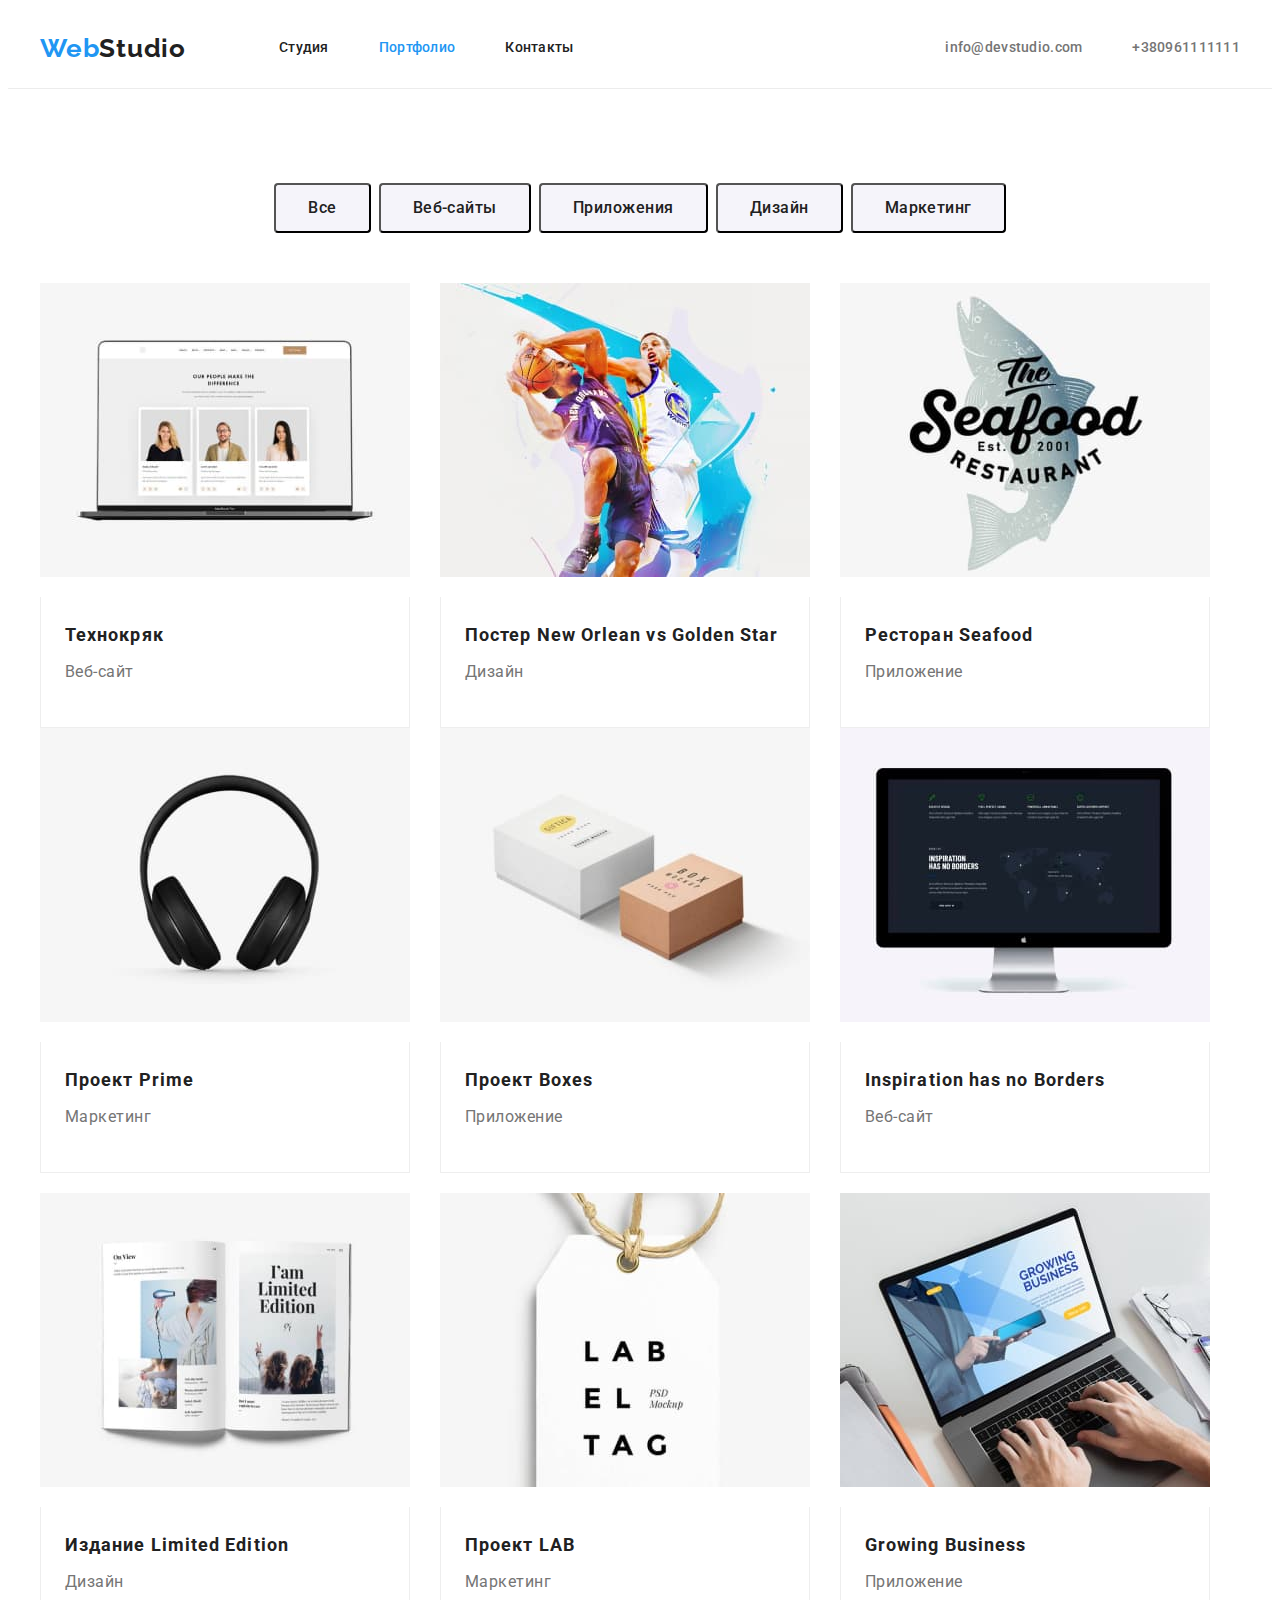
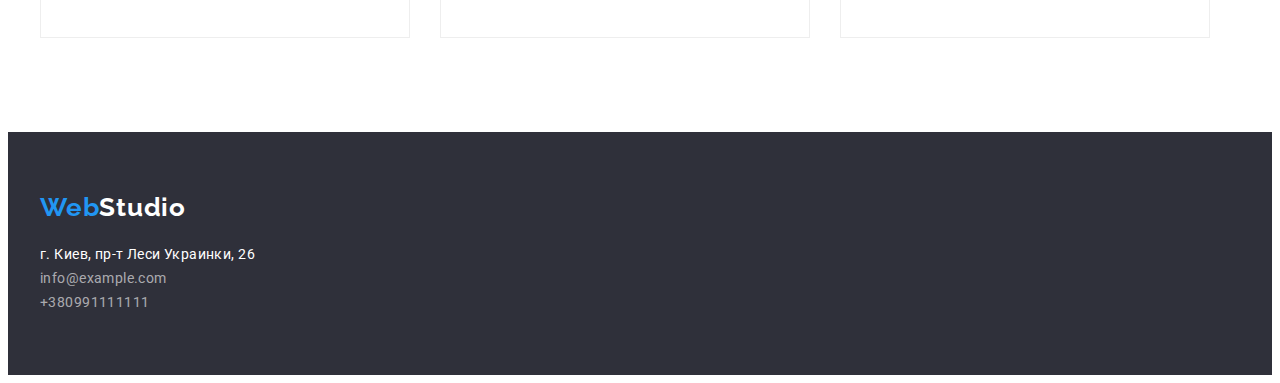
==== commit 083e6f3f: "виправляю помилки портфоліо 16,04" ====
--- a/portfolio.html
+++ b/portfolio.html
@@ -84,6 +84,7 @@
             </button>
           </li>
         </ul>
+        
         <ul class="portfolio list">
           <li class="items">
             <a href="" class="link">
--- a/css/styles.css
+++ b/css/styles.css
@@ -98,7 +98,7 @@
 .main-nav {
   display: flex;
   align-items: center;
-  margin-left: 93px;
+  
 }
 
 .st-link,
@@ -235,13 +235,32 @@
 }
 .portfolio .items {
   margin-right: 30px;
+  margin-bottom: 20px;
+
 }
 .portfolio .items:nth-child(3n) {
   margin-right: 0px;
 }
+
+
+.portfolio .items:nth-child(-n + 3) {
+  margin-bottom: 0px;
+}
+
 .cards {
-
-}
+  box-sizing: border-box;
+    padding: 20px 24px;
+
+    background: #FFFFFF;
+    border: 1px solid #EEEEEE;
+    border-top: none;
+
+}
+
+.items:nth-last-child(-n + 3) {
+  margin-bottom: 0px;
+}
+
 
 
 .name {
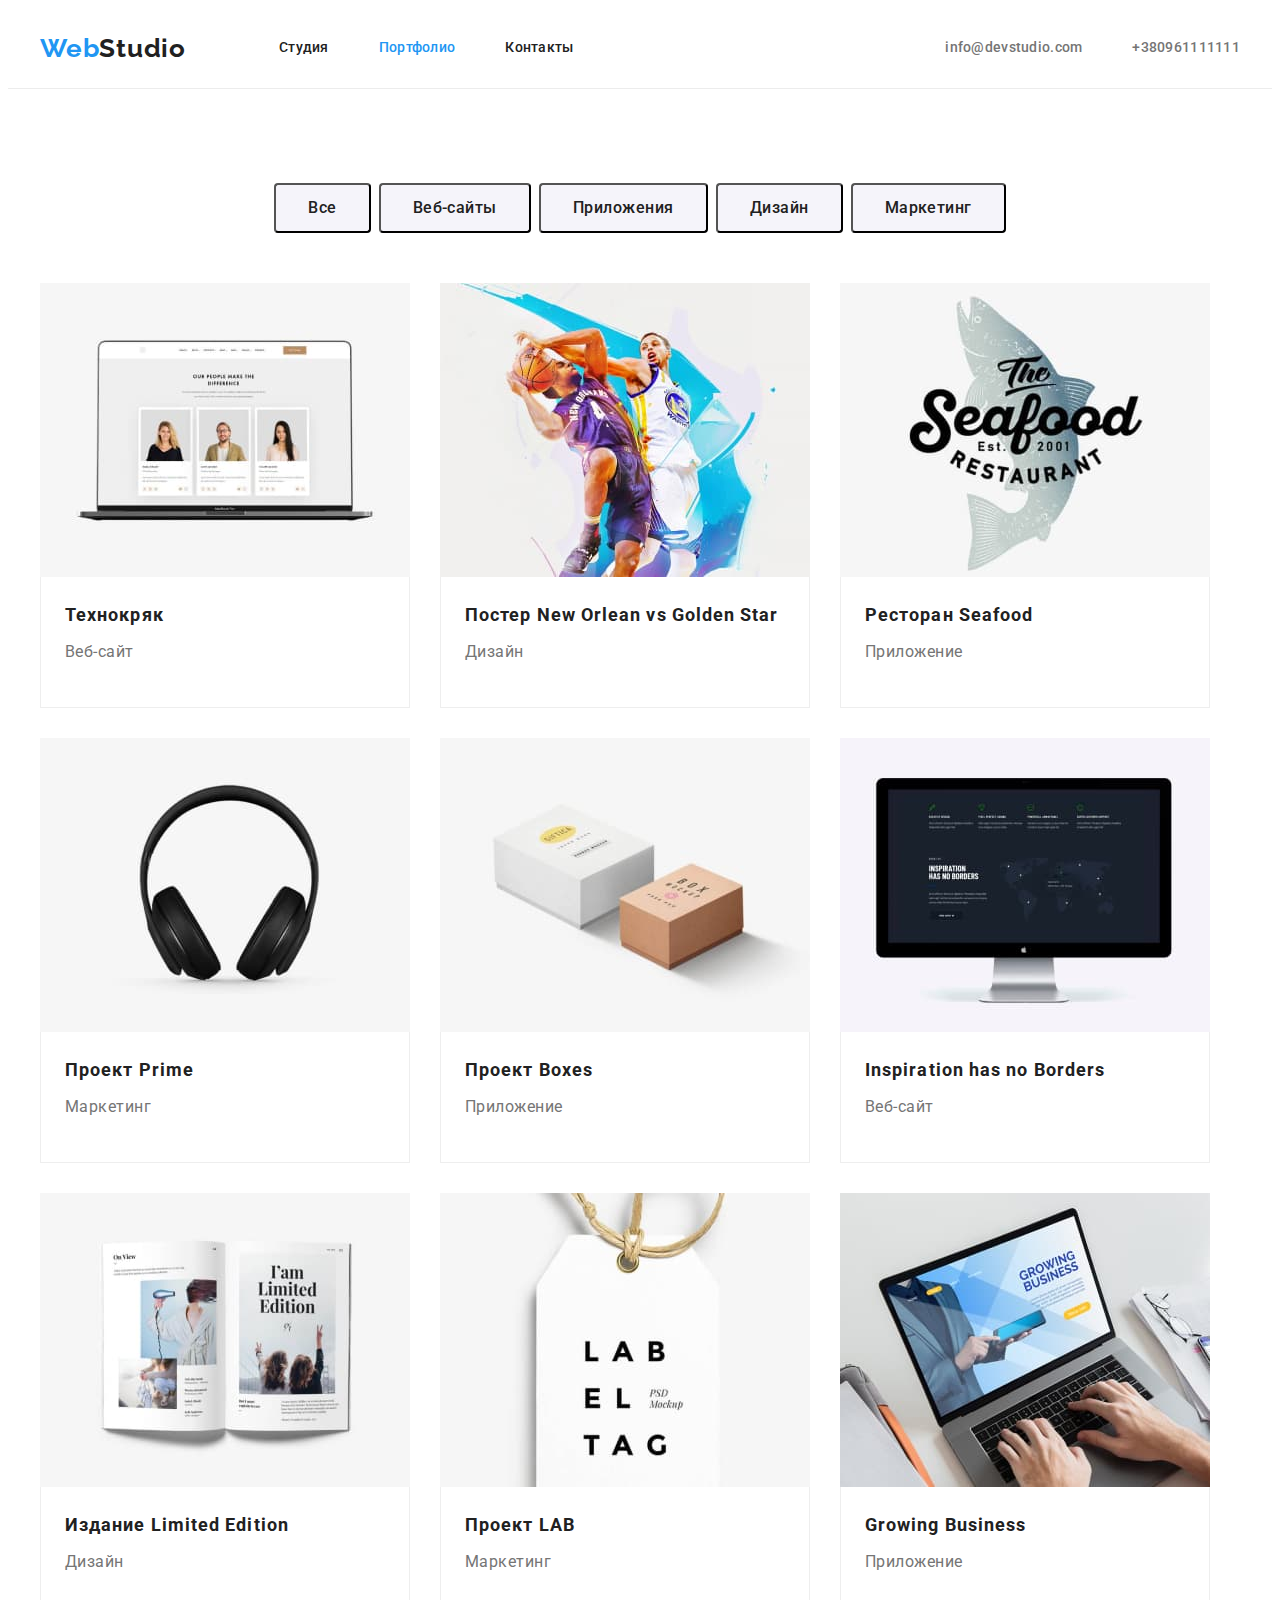
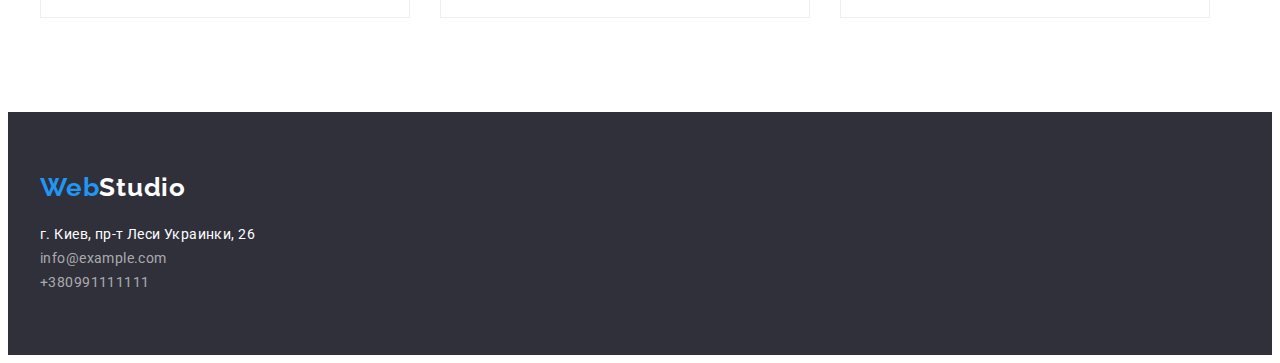
==== commit 0d928efa: "закінчив з помилками 16,04" ====
--- a/portfolio.html
+++ b/portfolio.html
@@ -84,7 +84,7 @@
             </button>
           </li>
         </ul>
-        
+
         <ul class="portfolio list">
           <li class="items">
             <a href="" class="link">
--- a/css/styles.css
+++ b/css/styles.css
@@ -98,13 +98,14 @@
 .main-nav {
   display: flex;
   align-items: center;
-  
 }
 
 .st-link,
 .pf-link,
 .kon-link {
   display: block;
+  padding-top: 32px;
+  padding-bottom: 32px;
 
   font-weight: 500;
   font-size: 14px;
@@ -116,12 +117,6 @@
 .a {
   display: block;
 }
-.st-link,
-.pf-link,
-.kon-link {
-  padding-top: 32px;
-  padding-bottom: 32px;
-}
 
 .st-link:hover,
 .st-link:focus {
@@ -152,7 +147,6 @@
 .header-contact {
   display: flex;
   margin-left: auto;
-  
 }
 .contact .item + .item {
   margin-left: 50px;
@@ -194,99 +188,86 @@
   background-color: var(--primary-bg-color);
 }
 
+.btn-filter {
+  font-family: "Roboto";
+  font-weight: 500;
+  font-size: 16px;
+  line-height: 1.62;
+  letter-spacing: 0.03em;
+  cursor: pointer;
+
+  color: var(--title-text-color);
+  background-color: var(--our-team-bgc-color);
+}
+
+.btn-filter:hover,
+.btn-filter:focus {
+  background-color: var(--acent-color);
+  color: var(--primary-bg-color);
+}
+.btn {
+  display: flex;
+  justify-content: center;
+  margin-bottom: 50px;
+}
+
+.button-section .btn-li + .btn-li {
+  margin-left: 8px;
+}
+
+/* -------------------------------------------------------------ПОРТФОЛИО */
+
+.portfolio {
+  display: flex;
+  flex-wrap: wrap;
+}
+.portfolio .items {
+  margin-right: 30px;
+  margin-bottom: 30px;
+}
+.portfolio .items:nth-child(3n) {
+  margin-right: 0px;
+}
+
+.cards {
+  box-sizing: border-box;
+  padding: 20px 24px;
+
+  background: #ffffff;
+  border: 1px solid #eeeeee;
+  border-top: none;
+}
+
+.items:nth-last-child(-n + 3) {
+  margin-bottom: 0px;
+}
+
+.name {
+  margin-bottom: 4px;
+
+  font-weight: 700;
+  font-size: 18px;
+  line-height: 2;
+  letter-spacing: 0.06em;
+
+  color: var(--title-text-color);
+}
+.p {
+  padding-bottom: 20px;
+
+  font-size: 16px;
+  line-height: 1.88;
+  letter-spacing: 0.03em;
+
+  color: var(--primary-text-color);
+}
+
+/* --------------СТУДИЯ-------------------------------------------------------------------------------------------------СТУДИЯ---------------------------------------- */
 .button-section {
   padding-top: 94px;
   padding-bottom: 94px;
 }
-.btn-filter {
-  font-family: "Roboto";
-  font-weight: 500;
-  font-size: 16px;
-  line-height: 1.62;
-  letter-spacing: 0.03em;
-  cursor: pointer;
-
-  color: var(--title-text-color);
-  background-color: var(--our-team-bgc-color);
-}
-
-.btn-filter:hover,
-.btn-filter:focus {
-  background-color: var(--acent-color);
-  color: var(--primary-bg-color);
-}
-.btn {
-  display: flex;
-  justify-content: center;
-  margin-bottom: 50px;
-}
-
-.button-section .btn-li + .btn-li {
-  margin-left: 8px;
-  
-}
-
-/* -------------------------------------------------------------ПОРТФОЛИО */
-
-
-.portfolio {
-  display: flex;
-  flex-wrap: wrap;
-}
-.portfolio .items {
-  margin-right: 30px;
-  margin-bottom: 20px;
-
-}
-.portfolio .items:nth-child(3n) {
-  margin-right: 0px;
-}
-
-
-.portfolio .items:nth-child(-n + 3) {
-  margin-bottom: 0px;
-}
-
-.cards {
-  box-sizing: border-box;
-    padding: 20px 24px;
-
-    background: #FFFFFF;
-    border: 1px solid #EEEEEE;
-    border-top: none;
-
-}
-
-.items:nth-last-child(-n + 3) {
-  margin-bottom: 0px;
-}
-
-
-
-.name {
-  margin-bottom: 4px;
-
-  font-weight: 700;
-  font-size: 18px;
-  line-height: 2;
-  letter-spacing: 0.06em;
-
-  color: var(--title-text-color);
-}
-.p {
-  padding-bottom: 20px;
-
-  font-size: 16px;
-  line-height: 1.88;
-  letter-spacing: 0.03em;
-
-  color: var(--primary-text-color);
-}
-.img-margin-p {
-  margin-bottom: 20px;
-}
-
-/* --------------СТУДИЯ-------------------------------------------------------------------------------------------------СТУДИЯ---------------------------------------- */
+
 .business {
   padding-bottom: 200px;
   padding-top: 200px;
@@ -446,8 +427,6 @@
 }
 
 .address {
-  
-
   font-family: "Roboto";
   font-style: normal;
   font-weight: 400;
@@ -471,7 +450,6 @@
   padding-top: 60px;
   padding-bottom: 60px;
 
-
   background-color: var(--footer-bgc-color);
 }
 
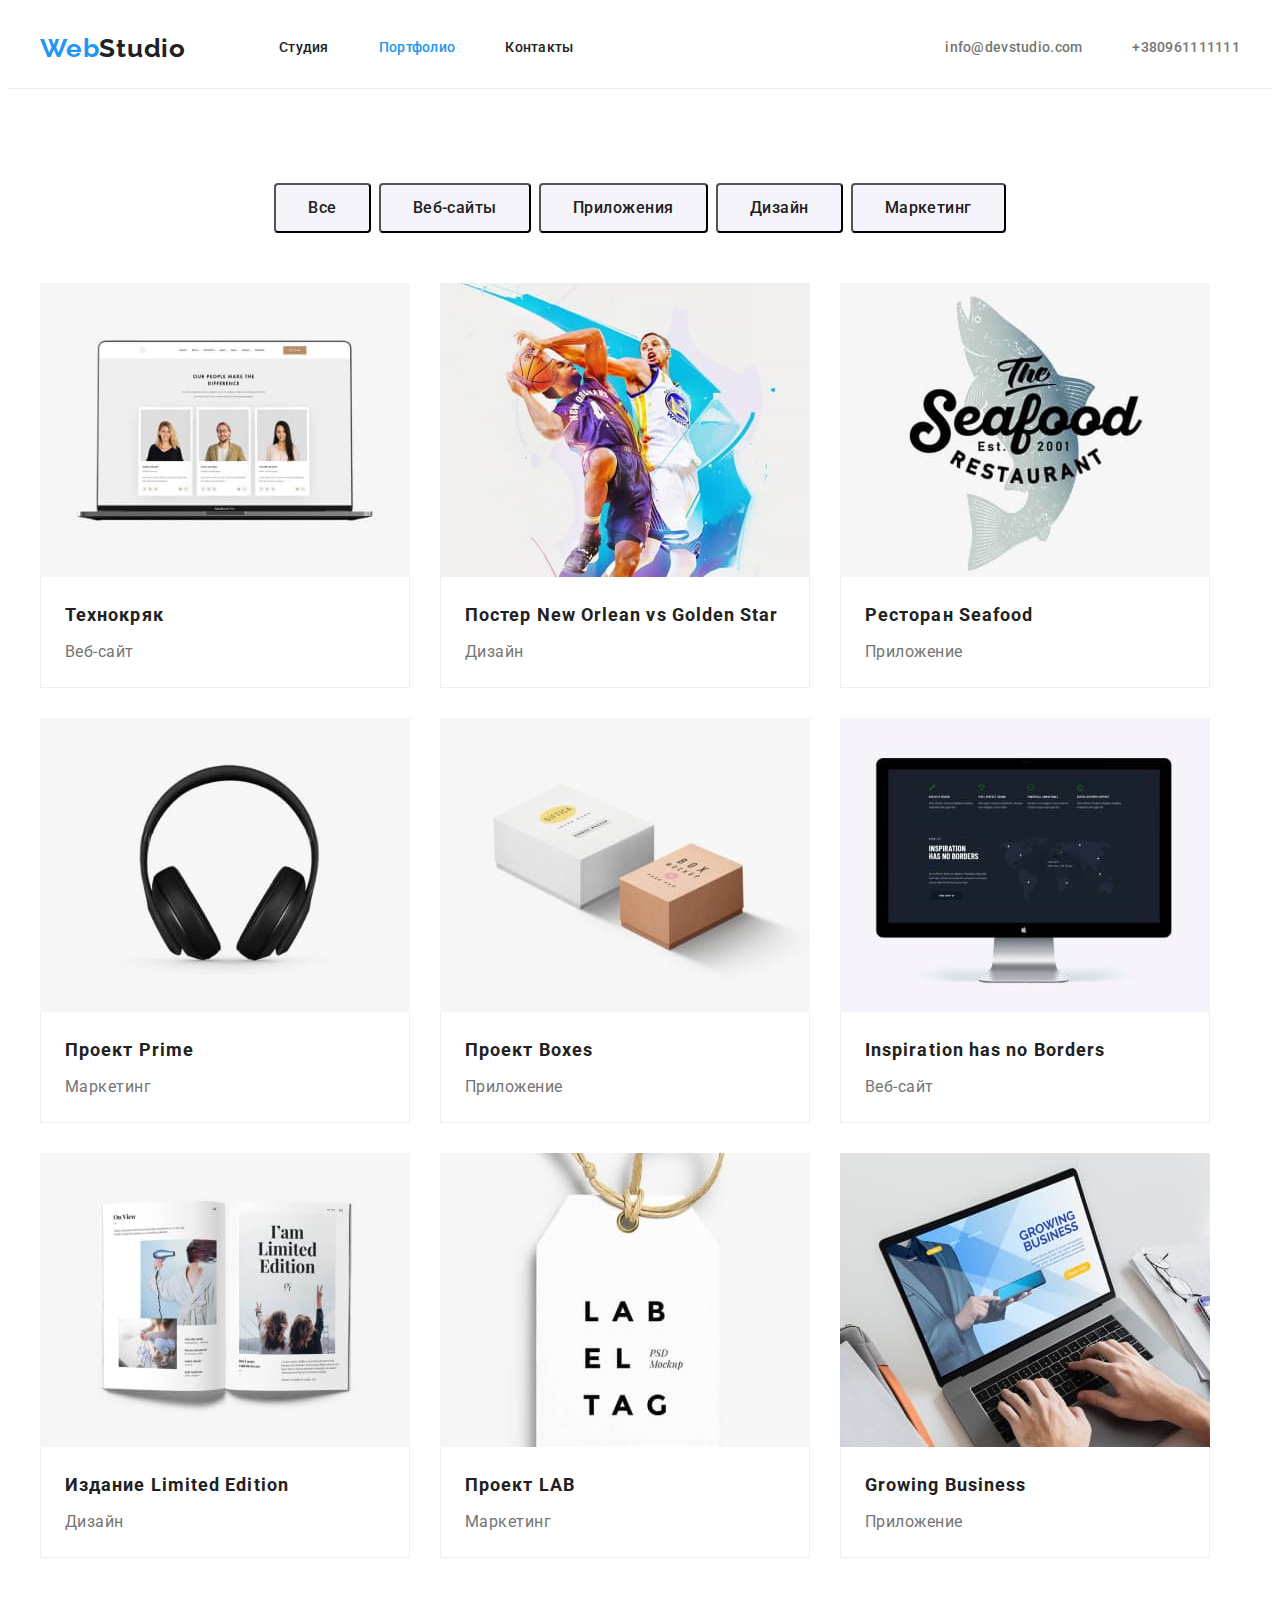
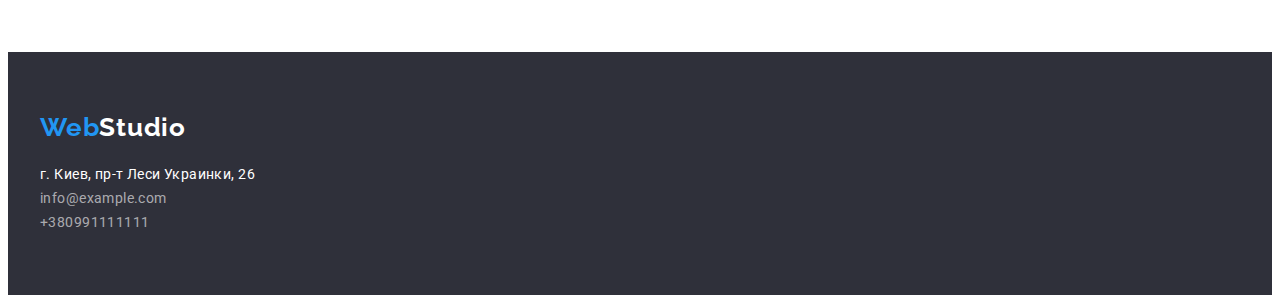
==== commit 3d526277: "виправив помилки 17,04" ====
--- a/portfolio.html
+++ b/portfolio.html
@@ -39,7 +39,7 @@
          
             </nav>
           
-            <div class="header-contact">
+            
               <ul class="contact list">
                 <li class="item">
                   <a href="mailto:info@devstudio.com" class="email link"
@@ -50,7 +50,7 @@
                   <a href="tel:+380961111111" class="tel link">+380961111111</a>
                 </li>
               </ul>
-            </div>
+          
           </div>
           
       
@@ -111,29 +111,32 @@
           <li class="items">
             <a href="" class="link">
               <img src="./img2/seafood.jpg" class="img-margin-p" alt="seafood" width="370" />
-               </a>
-               <div class="cards">
+              <div class="cards">
                 <h2 class="name">Ресторан Seafood</h2>
                 <p class="p">Приложение</p>
                </div>
+               </a>
+               
           </li>
           <li class="items">
             <a href="" class="link">
               <img src="./img2/prime.jpg" class="img-margin-p" alt="prime" width="370" />
-               </a>
-               <div class="cards">
+              <div class="cards">
                 <h2 class="name">Проект Prime</h2>
                 <p class="p">Маркетинг</p>
                </div>
+               </a>
+               
           </li>
           <li class="items">
             <a href="" class="link">
               <img src="./img2/boxes.jpg" class="img-margin-p" alt="boxes" width="370" />
-               </a>
-               <div class="cards">
+              <div class="cards">
                 <h2 class="name">Проект Boxes</h2>
                 <p class="p">Приложение</p>
                </div>
+               </a>
+               
           </li>
           <li class="items">
             <a href="" class="link">
@@ -142,29 +145,32 @@
                 alt="inspiration"
                 width="370"
               />
-               </a>
-               <div class="cards">
+              <div class="cards">
                 <h2 class="name">Inspiration has no Borders</h2>
                 <p class="p">Веб-сайт</p>
                </div>
+               </a>
+               
           </li>
           <li class="items">
             <a href="" class="link">
               <img src="./img2/limited-edition.jpg" class="img-margin-p" alt="limited" width="370" />
-               </a>
-               <div class="cards">
+              <div class="cards">
                 <h2 class="name">Издание Limited Edition</h2>
                 <p class="p">Дизайн</p>
                </div>
+               </a>
+               
           </li>
           <li class="items">
             <a href="" class="link">
               <img src="./img2/lab.jpg" class="img-margin-p" alt="lab" width="370" />
-               </a>
-               <div class="cards">
+              <div class="cards">
                 <h2 class="name">Проект LAB</h2>
                 <p class="p">Маркетинг</p>
                </div>
+               </a>
+               
           </li>
           <li class="items">
             <a href="" class="link">
@@ -173,11 +179,12 @@
                 alt="growing"
                 width="370"
               />
-               </a>
-               <div class="cards">
+              <div class="cards">
                 <h2 class="name">Growing Business</h2>
                 <p class="p">Приложение</p>
                </div>
+               </a>
+               
           </li>
         </ul>
       </section>
--- a/css/styles.css
+++ b/css/styles.css
@@ -230,7 +230,7 @@
 }
 
 .cards {
-  box-sizing: border-box;
+  
   padding: 20px 24px;
 
   background: #ffffff;
@@ -252,8 +252,12 @@
 
   color: var(--title-text-color);
 }
+.team-item {
+  padding-top: 30px;
+  padding-bottom: 30px;
+}
 .p {
-  padding-bottom: 20px;
+  
 
   font-size: 16px;
   line-height: 1.88;
@@ -313,7 +317,7 @@
   display: flex;
   margin: 0 auto;
 }
-.li-item + .item {
+.li-item + .li-item {
   margin-left: 30px;
 }
 .li-item:last-child {
@@ -363,9 +367,7 @@
 
   color: var(--title-text-color);
 }
-.img-margin {
-  margin-bottom: 30px;
-}
+
 .our-team {
   margin-bottom: 50px;
 
@@ -400,7 +402,7 @@
   margin-left: 30px;
 }
 .profession-text {
-  padding-bottom: 30px;
+  
 
   font-size: 16px;
   line-height: 1.18;
